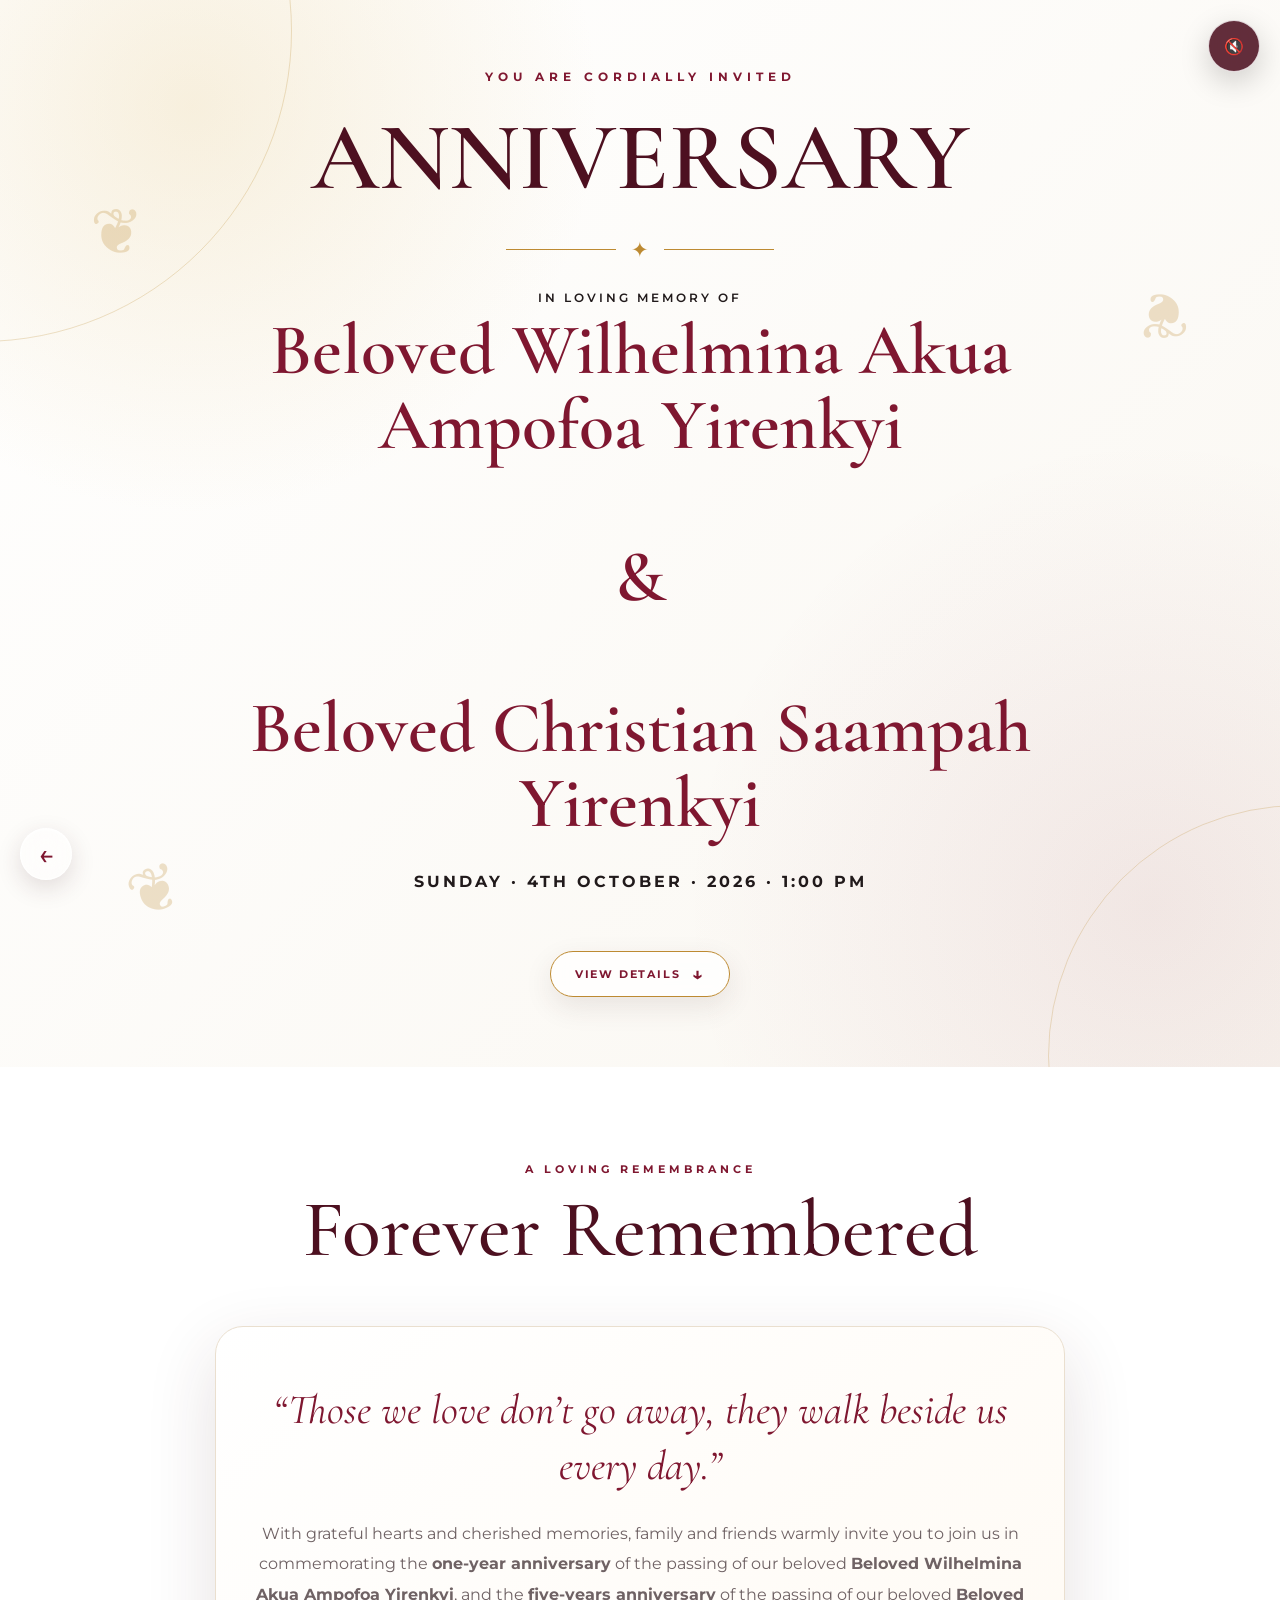
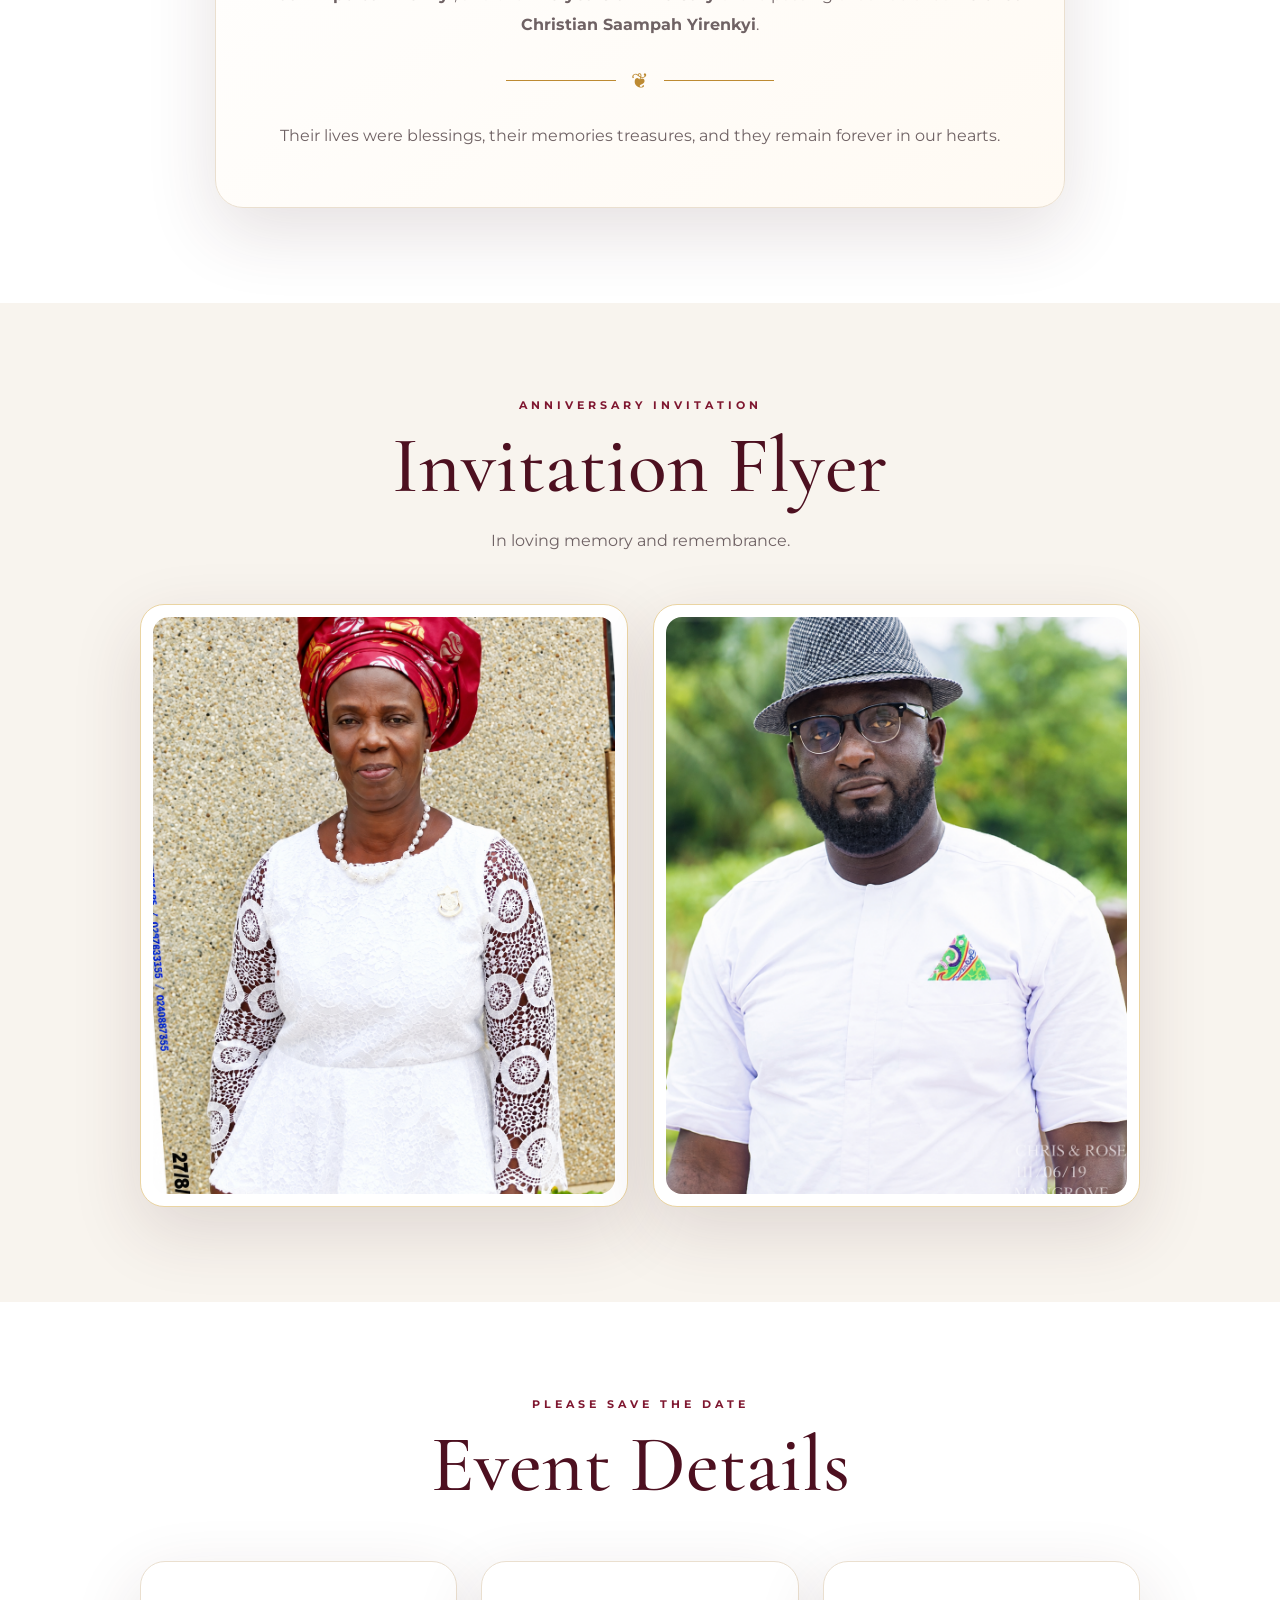
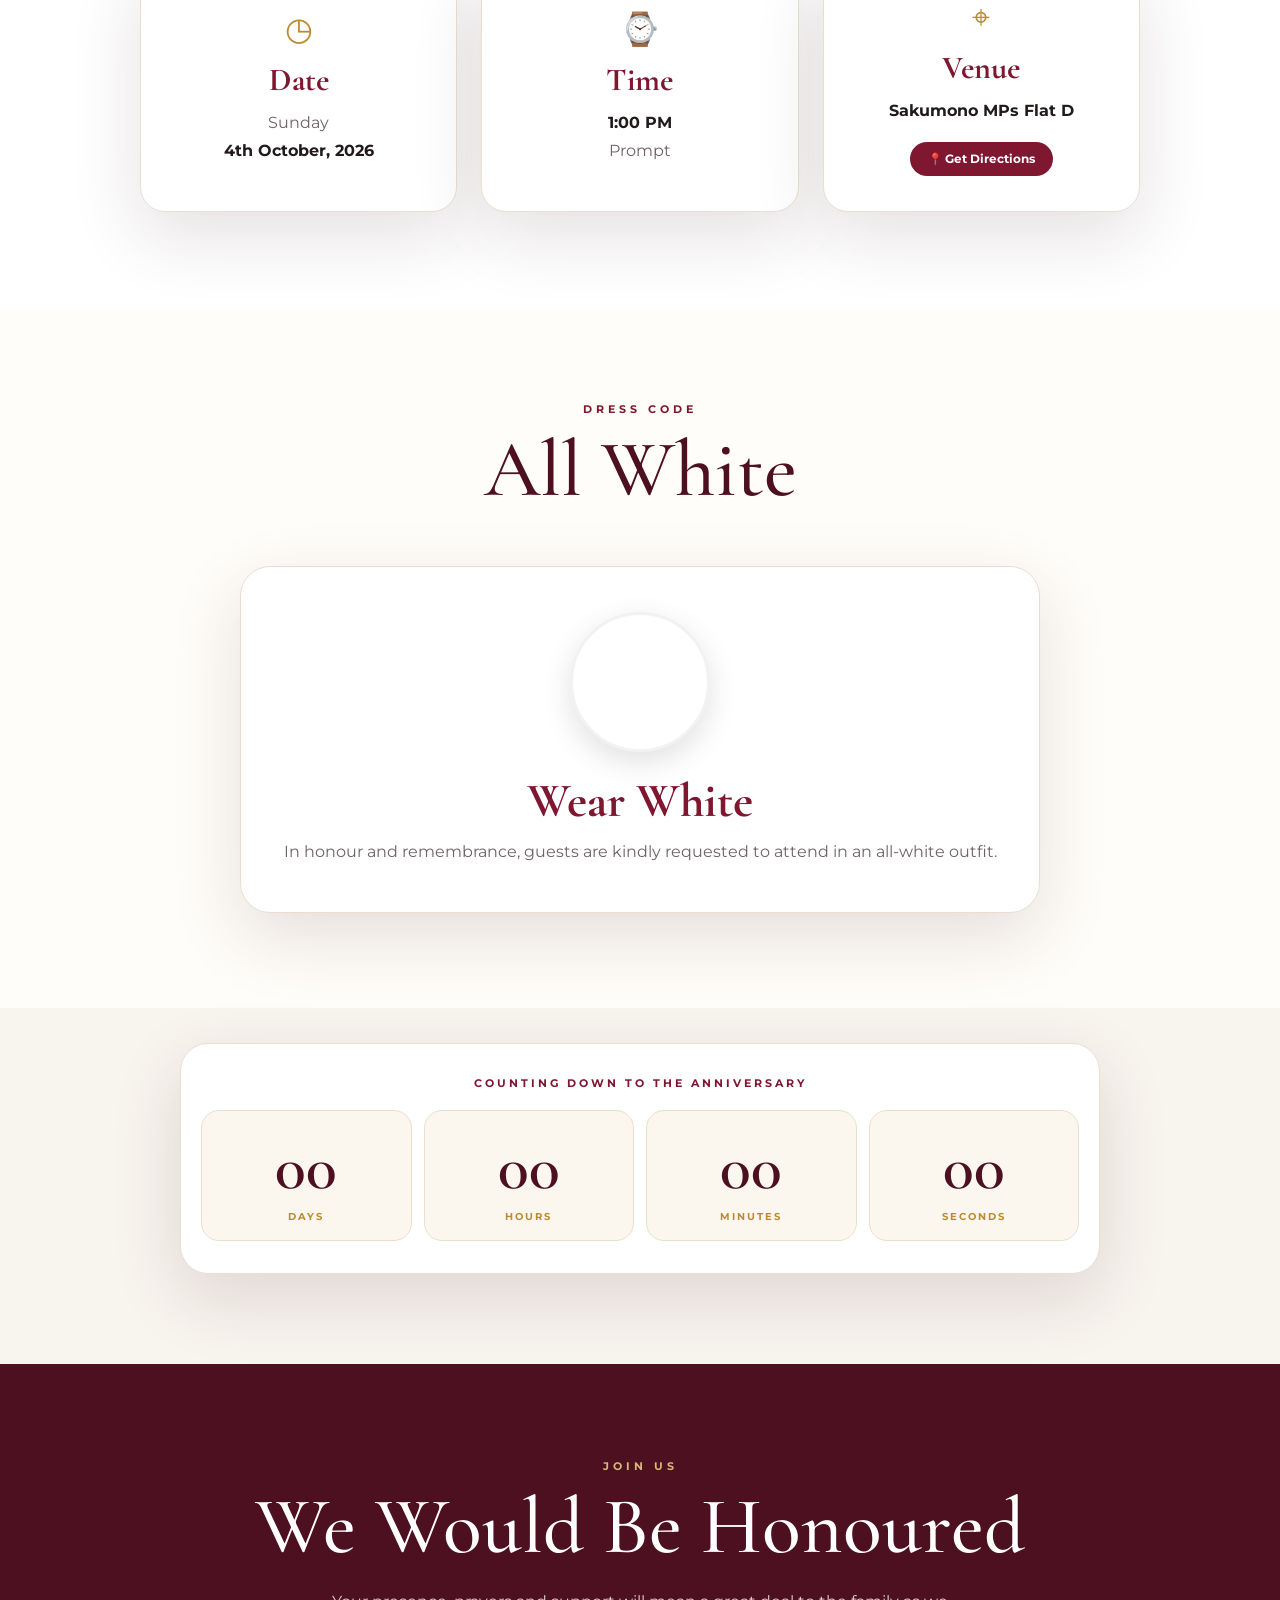
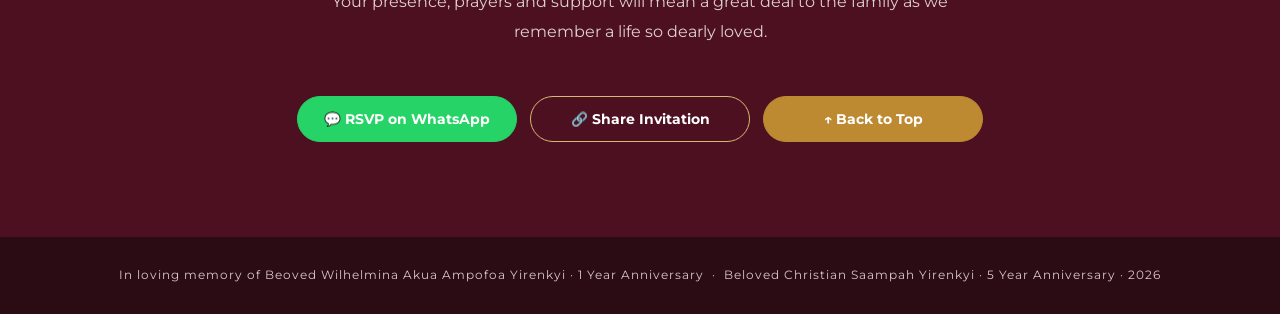
==== invitation.html @ ad180a6f "Update invitation.html" ====
<!DOCTYPE html>
<html lang="en">
<head>
<meta charset="UTF-8">
<meta name="viewport" content="width=device-width, initial-scale=1.0">

<meta name="theme-color" content="#8b1732">
<meta name="description"
content="Memorial Anniversary Invitation in loving memory of Late Wilhelmina Akua Ampofoa Yirenkyi and Late Christian Saampah Yirenkyi.">

<title>Memorial Anniversary | Wilhelmina & Christian Yirenkyi</title>

<link rel="preconnect" href="https://fonts.googleapis.com">
<link rel="preconnect" href="https://fonts.gstatic.com" crossorigin>

<link href="https://fonts.googleapis.com/css2?family=Cormorant+Garamond:wght@400;500;600;700&family=Montserrat:wght@400;500;600;700&display=swap" rel="stylesheet">

<style>

:root{
  --burgundy:#7f1730;
  --burgundy-dark:#4d1020;
  --gold:#bd8a32;
  --gold-light:#ead4a2;
  --ink:#211a1b;
  --muted:#6f6264;
  --cream:#fffdf9;
  --soft:#f8f4ee;
  --white:#fff;

  --shadow:0 24px 70px rgba(70,35,40,.14);
}

*{
  box-sizing:border-box;
  margin:0;
  padding:0;
}

html{
  scroll-behavior:smooth;
}

body{
  font-family:"Montserrat",sans-serif;
  color:var(--ink);
  background:var(--cream);
  overflow-x:hidden;
}

a{
  text-decoration:none;
  color:inherit;
}

button{
  font:inherit;
  cursor:pointer;
}


/* =========================
   MUSIC BUTTON
========================= */

.music-btn{
  position:fixed;
  right:20px;
  top:20px;
  z-index:1000;

  width:52px;
  height:52px;

  border-radius:50%;
  border:1px solid rgba(255,255,255,.8);

  background:rgba(77,16,32,.88);
  color:#fff;

  box-shadow:0 10px 30px rgba(0,0,0,.18);

  backdrop-filter:blur(10px);
  -webkit-backdrop-filter:blur(10px);

  transition:.3s;
}

.music-btn:hover{
  transform:scale(1.08);
}

.music-btn.playing{
  animation:musicPulse 1.8s infinite;
}

@keyframes musicPulse{
  0%,100%{
    box-shadow:0 10px 30px rgba(0,0,0,.18);
  }

  50%{
    box-shadow:0 10px 35px rgba(189,138,50,.55);
  }
}


/* =========================
   BACK BUTTON
========================= */

.back-btn{
  position:fixed;
  left:20px;
  bottom:20px;
  z-index:1000;

  width:52px;
  height:52px;

  border-radius:50%;

  display:flex;
  align-items:center;
  justify-content:center;

  color:var(--burgundy);

  background:rgba(255,255,255,.35);

  border:1px solid rgba(255,255,255,.8);

  backdrop-filter:blur(14px);
  -webkit-backdrop-filter:blur(14px);

  box-shadow:
    0 8px 25px rgba(70,35,40,.15),
    inset 0 1px 2px rgba(255,255,255,.8);

  font-size:1.7rem;
  font-weight:500;

  transition:.3s ease;
}

.back-btn:hover{
  transform:translateX(-4px) scale(1.08);

  background:rgba(255,255,255,.65);

  box-shadow:
    0 12px 30px rgba(70,35,40,.20),
    inset 0 1px 2px rgba(255,255,255,.9);
}

.back-btn:active{
  transform:scale(.92);
}


/* =========================
   HERO
========================= */

.hero{
  min-height:100vh;

  position:relative;

  display:grid;
  place-items:center;

  overflow:hidden;

  text-align:center;

  background:
    radial-gradient(
      circle at 15% 10%,
      rgba(234,212,162,.35),
      transparent 28%
    ),
    radial-gradient(
      circle at 90% 85%,
      rgba(127,23,48,.08),
      transparent 32%
    ),
    linear-gradient(135deg,#fff,#faf7f1);
}

.hero:before,
.hero:after{
  content:"";

  position:absolute;

  border:1px solid rgba(189,138,50,.25);

  border-radius:50%;
}

.hero:before{
  width:620px;
  height:620px;

  left:-330px;
  top:-280px;
}

.hero:after{
  width:500px;
  height:500px;

  right:-270px;
  bottom:-240px;
}


/* =========================
   ORNAMENTS
========================= */

.ornament{
  position:absolute;

  color:var(--gold);

  font-size:4rem;

  opacity:.25;
}

.o1{
  left:7%;
  top:18%;
}

.o2{
  right:7%;
  top:26%;

  transform:rotate(180deg);
}

.o3{
  left:10%;
  bottom:13%;

  transform:rotate(-20deg);
}


/* =========================
   HERO CONTENT
========================= */

.hero-inner{
  width:min(1000px,92%);

  position:relative;
  z-index:2;

  padding:70px 20px;
}

.eyebrow{
  letter-spacing:5px;

  font-size:.72rem;

  font-weight:700;

  color:var(--burgundy);

  margin-bottom:24px;
}

.hero h2{
  font-family:"Cormorant Garamond",serif;

  font-size:clamp(3rem,8vw,6rem);

  color:var(--burgundy-dark);

  font-weight:600;

  line-height:1.05;
}

.hero .memory{
  margin:28px auto 8px;

  letter-spacing:3px;

  font-size:.78rem;

  font-weight:600;
}

.hero .name{
  font-family:"Cormorant Garamond",serif;

  font-size:clamp(2.2rem,6vw,4.5rem);

  color:var(--burgundy);

  font-weight:600;

  line-height:1.05;
}

.hero-date{
  margin-top:30px;

  font-weight:700;

  letter-spacing:3px;

  color:var(--ink);
}


/* =========================
   DIVIDER
========================= */

.divider{
  display:flex;

  align-items:center;

  gap:15px;

  justify-content:center;

  margin:28px auto;
}

.divider:before,
.divider:after{
  content:"";

  height:1px;

  width:110px;

  background:var(--gold);
}

.divider span{
  color:var(--gold);

  font-size:1.3rem;
}


/* =========================
   DETAILS BUTTON
========================= */

.details-btn-wrap{
  margin-top:30px;

  display:flex;

  justify-content:center;
}

.details-btn{
  display:inline-flex;

  align-items:center;

  gap:12px;

  padding:13px 24px;

  border-radius:50px;

  border:1px solid var(--gold);

  background:rgba(255,255,255,.78);

  color:var(--burgundy);

  font-size:.68rem;

  font-weight:700;

  letter-spacing:1.8px;

  box-shadow:0 10px 28px rgba(70,35,40,.10);

  backdrop-filter:blur(8px);

  transition:.3s ease;
}

.details-btn:hover{
  transform:translateY(-4px);

  background:var(--burgundy);

  color:#fff;

  box-shadow:0 15px 35px rgba(127,23,48,.20);
}

.details-arrow{
  font-size:1.1rem;

  line-height:1;

  transition:transform .3s ease;
}

.details-btn:hover .details-arrow{
  transform:translateY(4px);
}


/* =========================
   GENERAL SECTIONS
========================= */

.section{
  padding:95px 20px;
}

.section-inner{
  width:min(1120px,100%);

  margin:auto;
}

.heading{
  text-align:center;

  margin-bottom:48px;
}

.heading .small{
  font-size:.68rem;

  letter-spacing:4px;

  font-weight:700;

  color:var(--burgundy);
}

.heading h2{
  font-family:"Cormorant Garamond",serif;

  font-size:clamp(2.8rem,7vw,5rem);

  color:var(--burgundy-dark);

  font-weight:500;

  margin-top:5px;
}

.heading p{
  max-width:700px;

  margin:12px auto 0;

  color:var(--muted);

  line-height:1.9;
}


/* =========================
   BUTTONS
========================= */

.btn{
  display:inline-flex;

  align-items:center;

  justify-content:center;

  gap:9px;

  padding:14px 25px;

  border-radius:50px;

  border:1px solid var(--gold);

  transition:.3s;

  font-weight:700;

  font-size:.85rem;
}

.btn:hover{
  transform:translateY(-4px);

  box-shadow:0 12px 28px rgba(127,23,48,.12);
}

.btn.primary{
  background:var(--burgundy);

  color:#fff;

  border-color:var(--burgundy);
}

.btn.gold{
  background:var(--gold);

  color:#fff;
}


/* =========================
   INTRO
========================= */

.intro{
  background:#fff;
}

.intro-card{
  max-width:850px;

  margin:auto;

  padding:55px 35px;

  text-align:center;

  border:1px solid #eadfcf;

  border-radius:28px;

  box-shadow:var(--shadow);

  background:linear-gradient(
    145deg,
    #fff,
    #fffaf3
  );
}

.intro-card .quote{
  font-family:"Cormorant Garamond",serif;

  font-size:clamp(1.7rem,4vw,2.6rem);

  font-style:italic;

  color:var(--burgundy);

  line-height:1.35;

  margin-bottom:25px;
}

.intro-card p{
  color:var(--muted);

  line-height:1.9;
}


/* =========================
   FLYER
========================= */

.flyer-section{
  background:var(--soft);
}

.flyer-grid{
  width:min(1000px,100%);

  margin:auto;

  display:grid;

  grid-template-columns:repeat(2,1fr);

  gap:25px;
}

.flyer-photo{
  background:#fff;

  padding:12px;

  border:1px solid var(--gold-light);

  border-radius:24px;

  box-shadow:var(--shadow);

  overflow:hidden;

  transition:.3s ease;
}

.flyer-photo:hover{
  transform:translateY(-6px);

  box-shadow:0 20px 50px rgba(70,35,40,.18);
}

.flyer-photo img{
  display:block;

  width:100%;

  aspect-ratio:4/5;

  object-fit:cover;

  border-radius:16px;
}


/* =========================
   EVENT DETAILS
========================= */

.details{
  background:#fff;

  text-align:center;
}

.details .section-inner{
  width:100%;

  max-width:1120px;

  margin:0 auto;

  padding:0 20px;
}

.details .heading{
  width:100%;

  text-align:center;

  margin:0 auto 48px;
}

.details-grid{
  width:100%;

  max-width:1000px;

  margin:0 auto;

  display:grid;

  grid-template-columns:repeat(
    3,
    minmax(0,1fr)
  );

  gap:24px;

  align-items:stretch;

  justify-content:center;
}

.details-grid .card{
  width:100%;

  min-width:0;

  min-height:220px;

  padding:35px 20px;

  display:flex;

  flex-direction:column;

  align-items:center;

  justify-content:center;

  text-align:center;

  background:#fff;

  border:1px solid #eadfcf;

  border-radius:25px;

  box-shadow:var(--shadow);

  transition:
    transform .3s ease,
    box-shadow .3s ease;
}

.details-grid .card:hover{
  transform:translateY(-6px);

  box-shadow:
    0 20px 50px
    rgba(70,35,40,.16);
}

.details-grid .card .icon{
  font-size:2rem;

  color:var(--gold);

  margin-bottom:12px;
}

.details-grid .card h3{
  font-family:"Cormorant Garamond",serif;

  font-size:2rem;

  color:var(--burgundy);

  margin-bottom:10px;
}

.details-grid .card p{
  color:var(--muted);

  line-height:1.7;

  text-align:center;

  margin:0;
}

.details-grid .card strong{
  color:var(--ink);
}


/* =========================
   MAP BUTTON
========================= */

.maps{
  display:inline-flex;

  align-items:center;

  justify-content:center;

  margin-top:18px;

  padding:10px 18px;

  border-radius:30px;

  background:var(--burgundy);

  color:#fff;

  font-size:.72rem;

  font-weight:700;

  transition:.3s ease;
}

.maps:hover{
  background:var(--gold);

  transform:translateY(-2px);
}


/* =========================
   DRESS CODE
========================= */

.dress{
  background:var(--cream);
}

.dress-card{
  width:min(800px,100%);

  margin:auto;

  text-align:center;

  padding:45px 25px;

  border-radius:30px;

  border:1px solid #eadfcf;

  box-shadow:var(--shadow);

  background:#fff;
}

.white-circle{
  width:140px;

  height:140px;

  margin:0 auto 20px;

  border-radius:50%;

  background:#fff;

  border:3px solid #f2f2f2;

  box-shadow:
    0 10px 30px
    rgba(0,0,0,.12);
}

.dress-card h3{
  font-family:"Cormorant Garamond",serif;

  font-size:3rem;

  color:var(--burgundy);
}

.dress-card p{
  color:var(--muted);

  line-height:1.8;

  margin-top:8px;
}


/* =========================
   COUNTDOWN
========================= */

.countdown-section{
  padding:35px 20px 90px;

  background:var(--soft);
}

.countdown{
  width:min(920px,100%);

  margin:auto;

  padding:32px 20px;

  background:#fff;

  border:1px solid #eadfcf;

  border-radius:28px;

  box-shadow:var(--shadow);

  text-align:center;
}

.count-label{
  font-size:.68rem;

  letter-spacing:3px;

  font-weight:700;

  color:var(--burgundy);

  margin-bottom:20px;
}

.count-grid{
  display:grid;

  grid-template-columns:
    repeat(4,1fr);

  gap:12px;
}

.count-box{
  background:#fbf7ef;

  border:1px solid #eadfcf;

  border-radius:18px;

  padding:18px 8px;
}

.count-num{
  font-family:"Cormorant Garamond",serif;

  font-size:clamp(
    2.3rem,
    7vw,
    4rem
  );

  font-weight:600;

  color:var(--burgundy-dark);
}

.count-unit{
  display:block;

  color:var(--gold);

  font-size:.6rem;

  font-weight:700;

  letter-spacing:2px;

  margin-top:5px;
}


/* =========================
   ACTIONS
========================= */

.actions{
  background:var(--burgundy-dark);

  color:#fff;

  text-align:center;
}

.actions .heading h2{
  color:#fff;
}

.actions .heading p{
  color:#dfd0d2;
}

.actions .heading .small{
  color:#d8b873;
}

.action-row{
  display:flex;

  flex-wrap:wrap;

  justify-content:center;

  gap:13px;
}

.action-row .btn{
  min-width:220px;
}

.whatsapp{
  background:#25D366;

  border-color:#25D366;

  color:#fff;
}

.share{
  background:transparent;

  color:#fff;

  border-color:#d8b873;
}


/* =========================
   FOOTER
========================= */

footer{
  padding:28px 20px;

  text-align:center;

  background:#2b0b14;

  color:#d8c8ca;

  font-size:.72rem;

  letter-spacing:1px;

  line-height:1.8;
}


/* =========================
   SCROLL REVEAL
========================= */

.reveal{
  opacity:0;

  transform:translateY(30px);

  transition:
    opacity .8s ease,
    transform .8s ease;
}

.reveal.visible{
  opacity:1;

  transform:none;
}


/* =========================
   TABLET
========================= */

@media(
  min-width:701px
) and (
  max-width:1024px
){

  .details .section-inner{
    max-width:900px;

    padding:0 30px;
  }

  .details-grid{
    max-width:760px;

    grid-template-columns:
      repeat(2,minmax(0,1fr));

    gap:20px;
  }

  .details-grid .card{
    min-height:210px;

    padding:30px 18px;
  }

  .details-grid .card:nth-child(3){
    grid-column:1 / -1;

    width:calc(50% - 10px);

    justify-self:center;
  }

}


/* =========================
   MOBILE
========================= */

@media(max-width:700px){

  .hero-inner{
    padding:65px 12px;
  }

  .hero-date{
    font-size:.75rem;

    line-height:1.8;

    letter-spacing:2px;
  }

  .ornament{
    font-size:3rem;
  }

  .flyer-grid{
    grid-template-columns:1fr;

    gap:20px;
  }

  .details{
    padding-left:15px;
    padding-right:15px;
  }

  .details .section-inner{
    padding:0;
  }

  .details-grid{
    width:100%;

    max-width:430px;

    margin-left:auto;
    margin-right:auto;

    grid-template-columns:1fr;

    gap:18px;
  }

  .details-grid .card{
    width:100%;

    min-height:190px;

    padding:30px 20px;
  }

  .details-grid .card:nth-child(3){
    grid-column:auto;

    width:100%;
  }

  .details-grid .card h3{
    font-size:1.9rem;
  }

  .section{
    padding:75px 15px;
  }

  .intro-card{
    padding:40px 22px;
  }

  .count-grid{
    gap:7px;
  }

  .count-box{
    padding:15px 4px;
  }

  .count-unit{
    font-size:.5rem;

    letter-spacing:1px;
  }

  .action-row{
    flex-direction:column;

    align-items:center;
  }

  .action-row .btn{
    width:min(100%,360px);
  }

  .back-btn{
    width:46px;

    height:46px;

    left:15px;

    bottom:15px;

    font-size:1.5rem;
  }

  .music-btn{
    width:46px;

    height:46px;

    right:15px;

    top:15px;
  }

}


/* =========================
   REDUCED MOTION
========================= */

@media(prefers-reduced-motion:reduce){

  html{
    scroll-behavior:auto;
  }

  *,
  *::before,
  *::after{
    animation:none!important;

    transition:none!important;
  }

}

</style>
</head>


<body>


<!-- =========================
     BACK BUTTON
========================= -->

<a
  href="index.html"
  class="back-btn"
  aria-label="Go back"
>
  <span>←</span>
</a>


<!-- =========================
     MUSIC
========================= -->

<button
  class="music-btn"
  id="musicBtn"
  type="button"
  aria-label="Play or pause memorial music"
>
  🔇
</button>

<audio
  id="memorialMusic"
  src="memorial-music.mp3"
  loop
  preload="auto"
></audio>


<!-- =========================
     HERO
========================= -->

<header class="hero" id="home">

  <div class="ornament o1">❦</div>
  <div class="ornament o2">❦</div>
  <div class="ornament o3">❦</div>


  <div class="hero-inner">

    <div class="eyebrow">
      YOU ARE CORDIALLY INVITED
    </div>


    <h2>
      ANNIVERSARY
    </h2>


    <div class="divider">
      <span>✦</span>
    </div>


    <div class="memory">
      IN LOVING MEMORY OF
    </div>


    <div class="name">

      Beloved Wilhelmina Akua<br>
      Ampofoa Yirenkyi

      <br><br>

      &amp;

      <br><br>

      Beloved Christian Saampah<br>
      Yirenkyi

    </div>


    <div class="hero-date">
      SUNDAY · 4TH OCTOBER · 2026 · 1:00 PM
    </div>


    <div class="details-btn-wrap">

     <div class="details-btn-wrap">

  <a
    class="details-btn"
    id="viewDetailsBtn"
    href="#intro"
  >

    <span>
      VIEW DETAILS
    </span>

    <span class="details-arrow">
      ↓
    </span>

  </a>

</div>
  </div>

</header>


<!-- =========================
     INTRODUCTION
========================= -->

<section
  class="section intro reveal"
  id="intro"
>

  <div class="section-inner">

    <div class="heading">

      <div class="small">
        A LOVING REMEMBRANCE
      </div>

      <h2>
        Forever Remembered
      </h2>

    </div>


    <div class="intro-card">

      <div class="quote">
        “Those we love don’t go away, they walk beside us every day.”
      </div>


      <p>

        With grateful hearts and cherished memories, family and friends warmly invite you
        to join us in commemorating the
        <strong>one-year anniversary</strong>
        of the passing of our beloved
        <strong>Beloved Wilhelmina Akua Ampofoa Yirenkyi</strong>,
        and the
        <strong>five-years anniversary</strong>
        of the passing of our beloved
        <strong>Beloved Christian Saampah Yirenkyi</strong>.

      </p>


      <div class="divider">
        <span>❦</span>
      </div>


      <p>

        Their lives were blessings, their memories treasures,
        and they remain forever in our hearts.

      </p>

    </div>

  </div>

</section>


<!-- =========================
     FLYER
========================= -->

<section
  class="section flyer-section reveal"
  id="flyer"
>

  <div class="section-inner">

    <div class="heading">

      <div class="small">
        ANNIVERSARY INVITATION
      </div>

      <h2>
        Invitation Flyer
      </h2>

      <p>
        In loving memory and remembrance.
      </p>

    </div>


    <div class="flyer-grid">


      <div class="flyer-photo">

        <img
          src="memorial-flyer.png"
          alt="Wilhelmina Akua Ampofoa Yirenkyi Memorial Flyer"
        >

      </div>


      <div class="flyer-photo">

        <img
          src="memorial-photo-2.png"
          alt="Memorial Anniversary Photo"
        >

      </div>


    </div>

  </div>

</section>


<!-- =========================
     EVENT DETAILS
========================= -->

<section
  class="section details reveal"
  id="details"
>

  <div class="section-inner">


    <div class="heading">

      <div class="small">
        PLEASE SAVE THE DATE
      </div>

      <h2>
        Event Details
      </h2>

    </div>


    <div class="details-grid">


      <!-- DATE -->

      <div class="card">

        <div class="icon">
          ◷
        </div>

        <h3>
          Date
        </h3>

        <p>

          Sunday<br>

          <strong>
            4th October, 2026
          </strong>

        </p>

      </div>


      <!-- TIME -->

      <div class="card">

        <div class="icon">
          ⌚
        </div>

        <h3>
          Time
        </h3>

        <p>

          <strong>
            1:00 PM
          </strong>

          <br>

          Prompt

        </p>

      </div>


      <!-- VENUE -->

      <div class="card">

        <div class="icon">
          ⌖
        </div>

        <h3>
          Venue
        </h3>

        <p>

          <strong>
            Sakumono MPs Flat D
          </strong>

        </p>


        <a
          class="maps"
          href="https://maps.app.goo.gl/aTCodpXqdXtS6ca56?g_st=it"
          target="_blank"
          rel="noopener noreferrer"
        >
          📍 Get Directions
        </a>

      </div>


    </div>

  </div>

</section>


<!-- =========================
     DRESS CODE
========================= -->

<section
  class="section dress reveal"
>

  <div class="section-inner">


    <div class="heading">

      <div class="small">
        DRESS CODE
      </div>

      <h2>
        All White
      </h2>

    </div>


    <div class="dress-card">

      <div class="white-circle"></div>

      <h3>
        Wear White
      </h3>

      <p>
        In honour and remembrance, guests are kindly requested
        to attend in an all-white outfit.
      </p>

    </div>

  </div>

</section>


<!-- =========================
     COUNTDOWN
========================= -->

<section
  class="countdown-section reveal"
>

  <div class="countdown">

    <div class="count-label">
      COUNTING DOWN TO THE ANNIVERSARY
    </div>


    <div
      class="count-grid"
      id="countGrid"
    >

      <div class="count-box">

        <span
          class="count-num"
          id="days"
        >
          00
        </span>

        <span class="count-unit">
          DAYS
        </span>

      </div>


      <div class="count-box">

        <span
          class="count-num"
          id="hours"
        >
          00
        </span>

        <span class="count-unit">
          HOURS
        </span>

      </div>


      <div class="count-box">

        <span
          class="count-num"
          id="minutes"
        >
          00
        </span>

        <span class="count-unit">
          MINUTES
        </span>

      </div>


      <div class="count-box">

        <span
          class="count-num"
          id="seconds"
        >
          00
        </span>

        <span class="count-unit">
          SECONDS
        </span>

      </div>

    </div>

  </div>

</section>


<!-- =========================
     ACTIONS
========================= -->

<section
  class="section actions reveal"
  id="rsvp"
>

  <div class="section-inner">


    <div class="heading">

      <div class="small">
        JOIN US
      </div>

      <h2>
        We Would Be Honoured
      </h2>

      <p>

        Your presence, prayers and support will mean a great deal
        to the family as we remember a life so dearly loved.

      </p>

    </div>


    <div class="action-row">


      <a
        class="btn whatsapp"
        id="whatsappBtn"
        href="https://wa.me/233200721999?text=Hello%20I%20%26%20Esther%2C%20I%20would%20like%20to%20RSVP%20for%20your%20Memorial%20Anniversary.%20Thank%20you."
        target="_blank"
        rel="noopener"
      >
        💬 RSVP on WhatsApp
      </a>


      <button
        class="btn share"
        id="shareBtn"
        type="button"
      >
        🔗 Share Invitation
      </button>


      <a
        class="btn gold"
        href="#home"
      >
        ↑ Back to Top
      </a>


    </div>

  </div>

</section>


<!-- =========================
     FOOTER
========================= -->

<footer>

  In loving memory of
  Beoved Wilhelmina Akua Ampofoa Yirenkyi
  · 1 Year Anniversary

  &nbsp;·&nbsp;

  Beloved Christian Saampah Yirenkyi
  · 5 Year Anniversary

  · 2026

</footer>


<script>

/* =====================================================
   MUSIC SYSTEM
===================================================== */

const music = document.getElementById("memorialMusic");
const musicBtn = document.getElementById("musicBtn");

let playing = false;
let wasPlayingBeforeHidden = false;
let positionRestored = false;


/* =====================================================
   UPDATE MUSIC BUTTON
===================================================== */

function updateMusicButton() {

  if (playing) {

    musicBtn.textContent = "🔊";

    musicBtn.classList.add("playing");

    musicBtn.setAttribute(
      "aria-label",
      "Pause memorial music"
    );

  } else {

    musicBtn.textContent = "🔇";

    musicBtn.classList.remove("playing");

    musicBtn.setAttribute(
      "aria-label",
      "Play memorial music"
    );

  }

}


/* =====================================================
   RESTORE SAVED MUSIC POSITION
===================================================== */

function restoreMusicPosition() {

  if (positionRestored) {
    return;
  }

  const savedTime =
    localStorage.getItem("memorialMusicTime");

  if (savedTime !== null) {

    const time = parseFloat(savedTime);

    if (!isNaN(time) && time >= 0) {

      try {

        music.currentTime = time;

      } catch (error) {

        console.log(
          "Could not restore music position:",
          error
        );

      }

    }

  }

  positionRestored = true;
}


/* =====================================================
   START MUSIC
===================================================== */

function startMusic() {

  restoreMusicPosition();

  music.play()
    .then(function () {

      playing = true;

      localStorage.setItem(
        "memorialMusicPlaying",
        "true"
      );

      updateMusicButton();

    })
    .catch(function (error) {

      console.log(
        "Browser blocked music playback:",
        error
      );

      playing = false;

      updateMusicButton();

    });

}
  /* =====================================================
   VIEW DETAILS - START MUSIC
===================================================== */

const viewDetailsBtn =
  document.getElementById("viewDetailsBtn");

viewDetailsBtn.addEventListener(
  "click",
  function () {

    startMusic();

  }
);


/* =====================================================
   PAUSE MUSIC
===================================================== */

function pauseMusic() {

  music.pause();

  playing = false;

  localStorage.setItem(
    "memorialMusicPlaying",
    "false"
  );

  localStorage.setItem(
    "memorialMusicTime",
    music.currentTime
  );

  updateMusicButton();

}


/* =====================================================
   MUSIC BUTTON
===================================================== */

musicBtn.addEventListener(
  "click",
  function (event) {

    event.stopPropagation();

    if (playing) {

      pauseMusic();

    } else {

      startMusic();

    }

  }
);




/* =====================================================
   AUDIO READY
===================================================== */

music.addEventListener(
  "loadedmetadata",
  function () {

    restoreMusicPosition();

  }
);


/* =====================================================
   SAVE CURRENT POSITION
===================================================== */

setInterval(
  function () {

    if (playing && !music.paused) {

      localStorage.setItem(
        "memorialMusicTime",
        music.currentTime
      );

    }

  },
  500
);


/* =====================================================
   TAB / PAGE VISIBILITY
===================================================== */

document.addEventListener(
  "visibilitychange",
  function () {

    if (document.hidden) {

      wasPlayingBeforeHidden =
        playing && !music.paused;

      if (wasPlayingBeforeHidden) {

        localStorage.setItem(
          "memorialMusicTime",
          music.currentTime
        );

        music.pause();

        playing = false;

        updateMusicButton();

      }

    } else {

      /*
       * Try to resume when the user returns.
       */

      if (wasPlayingBeforeHidden) {

        startMusic();

      }

    }

  }
);


/* =====================================================
   SAVE BEFORE LEAVING PAGE
===================================================== */

window.addEventListener(
  "beforeunload",
  function () {

    localStorage.setItem(
      "memorialMusicTime",
      music.currentTime
    );

    localStorage.setItem(
      "memorialMusicPlaying",
      playing
        ? "true"
        : "false"
    );

  }
);


/* =====================================================
   INITIALIZE
===================================================== */

updateMusicButton();

if (music.readyState >= 1) {

  restoreMusicPosition();

}

/* =====================================================
   COUNTDOWN
===================================================== */

const anniversaryDate =
  new Date(
    2026,
    9,
    4,
    13,
    0,
    0
  );


function updateCountdown(){

  const now =
    new Date();


  const difference =
    anniversaryDate - now;


  if(difference <= 0){

    document.getElementById(
      "days"
    ).textContent = "00";

    document.getElementById(
      "hours"
    ).textContent = "00";

    document.getElementById(
      "minutes"
    ).textContent = "00";

    document.getElementById(
      "seconds"
    ).textContent = "00";

    return;

  }


  const days =
    Math.floor(
      difference /
      (1000 * 60 * 60 * 24)
    );


  const hours =
    Math.floor(
      (difference /
      (1000 * 60 * 60)) % 24
    );


  const minutes =
    Math.floor(
      (difference /
      (1000 * 60)) % 60
    );


  const seconds =
    Math.floor(
      (difference /
      1000) % 60
    );


  document.getElementById(
    "days"
  ).textContent =
    String(days).padStart(2,"0");


  document.getElementById(
    "hours"
  ).textContent =
    String(hours).padStart(2,"0");


  document.getElementById(
    "minutes"
  ).textContent =
    String(minutes).padStart(2,"0");


  document.getElementById(
    "seconds"
  ).textContent =
    String(seconds).padStart(2,"0");

}


updateCountdown();

setInterval(
  updateCountdown,
  1000
);


/* =====================================================
   WHATSAPP RSVP
===================================================== */

const whatsappBtn =
  document.getElementById("whatsappBtn");

const whatsappMessage =
  "Hello, I would like to make RSVP for the Memorial Anniversary";

whatsappBtn.href =
  "https://wa.me/233200721999?text=" +
  encodeURIComponent(whatsappMessage);
const shareBtn = document.getElementById("shareBtn");

shareBtn.addEventListener("click", async function () {


const shareData = { 
  title: "Memorial Anniversary Invitation",
  
  text: `🕊️ *IN LOVING MEMORY* 🕊️ 
  
🌹 *You Are Cordially Invited* 🌹 

To commemorate the: 

🕯️ *1st Anniversary of* 
*Late Wilhelmina Akua Ampofoa Yirenkyi* 
&
🕯️ *5th Anniversary of* 
*Late Christian Saampah Yirenkyi* 

💐 _Forever loved, forever remembered._ ❤️ 

📍 *Details & Google Direction:*👇 
  https://dp786950.github.io/-Anniversary-Invitation/`, 

 }; 
  
 try { 
   if (navigator.share) { 
     await navigator.share(shareData);
   } else { 
     await navigator.clipboard.writeText(shareData.url); 
     alert("Invitation link copied!"); 
    } 
  } catch (error) { 
    console.log("Sharing cancelled.");
 } 

});

/* =====================================================
   SCROLL REVEAL
===================================================== */

const revealElements =
  document.querySelectorAll(
    ".reveal"
  );


const revealObserver =
  new IntersectionObserver(
    function(entries){

      entries.forEach(
        function(entry){

          if(
            entry.isIntersecting
          ){

            entry.target.classList.add(
              "visible"
            );

          }

        }
      );

    },
    {
      threshold:0.12
    }
  );


revealElements.forEach(
  function(element){

    revealObserver.observe(
      element
    );

  }
);

</script>

</body>
</html>
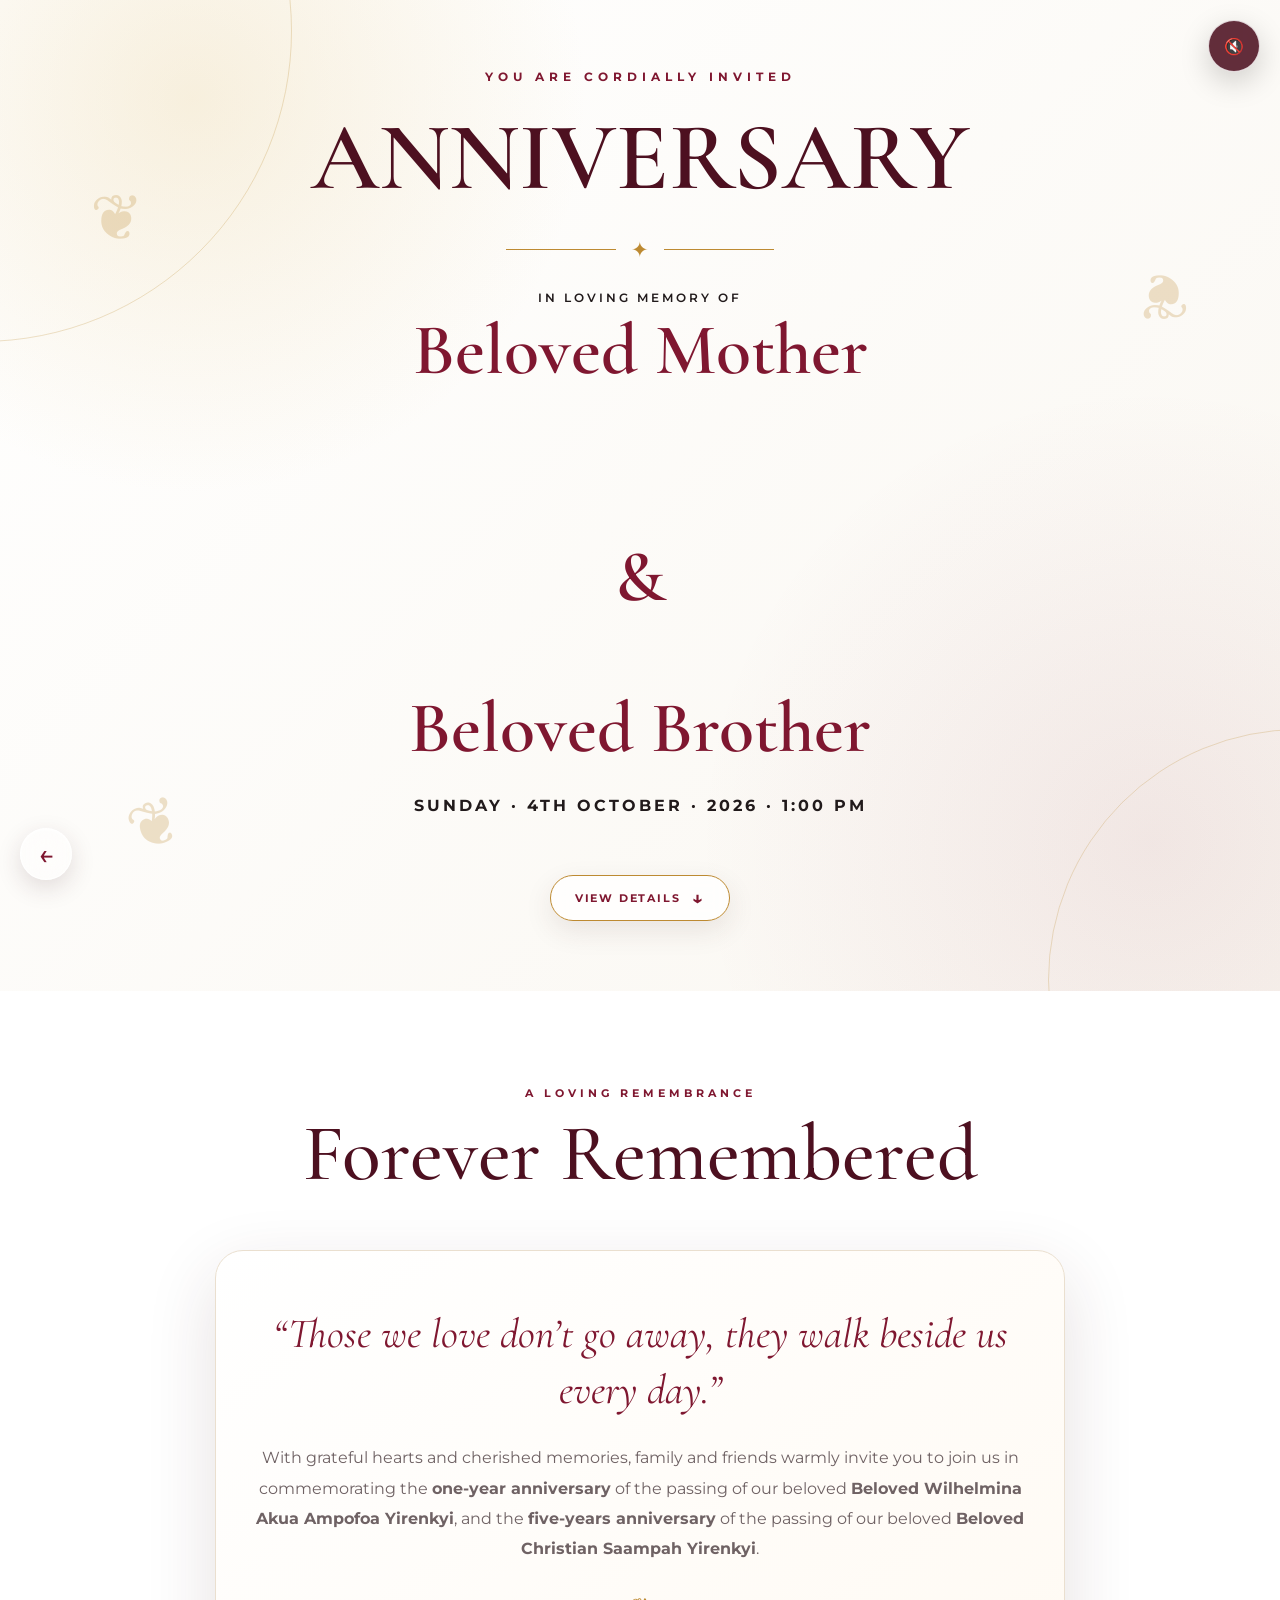
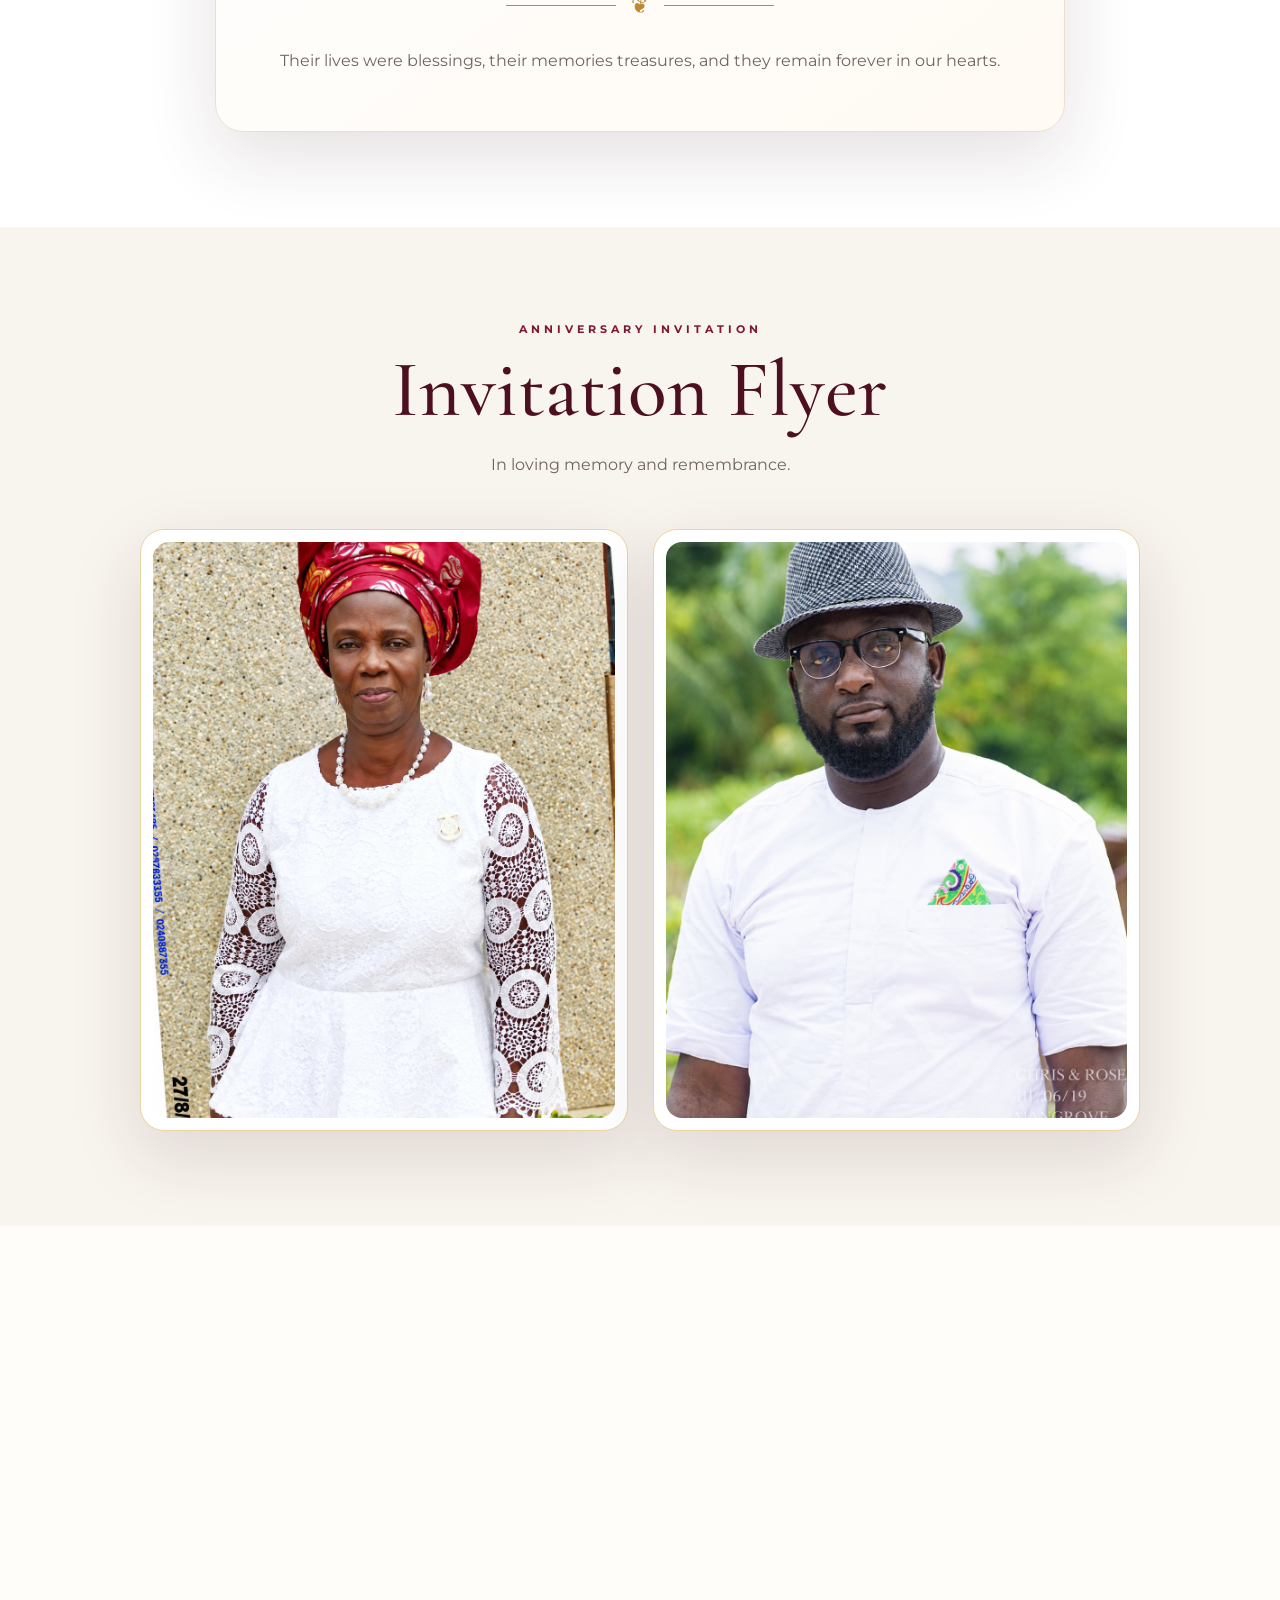
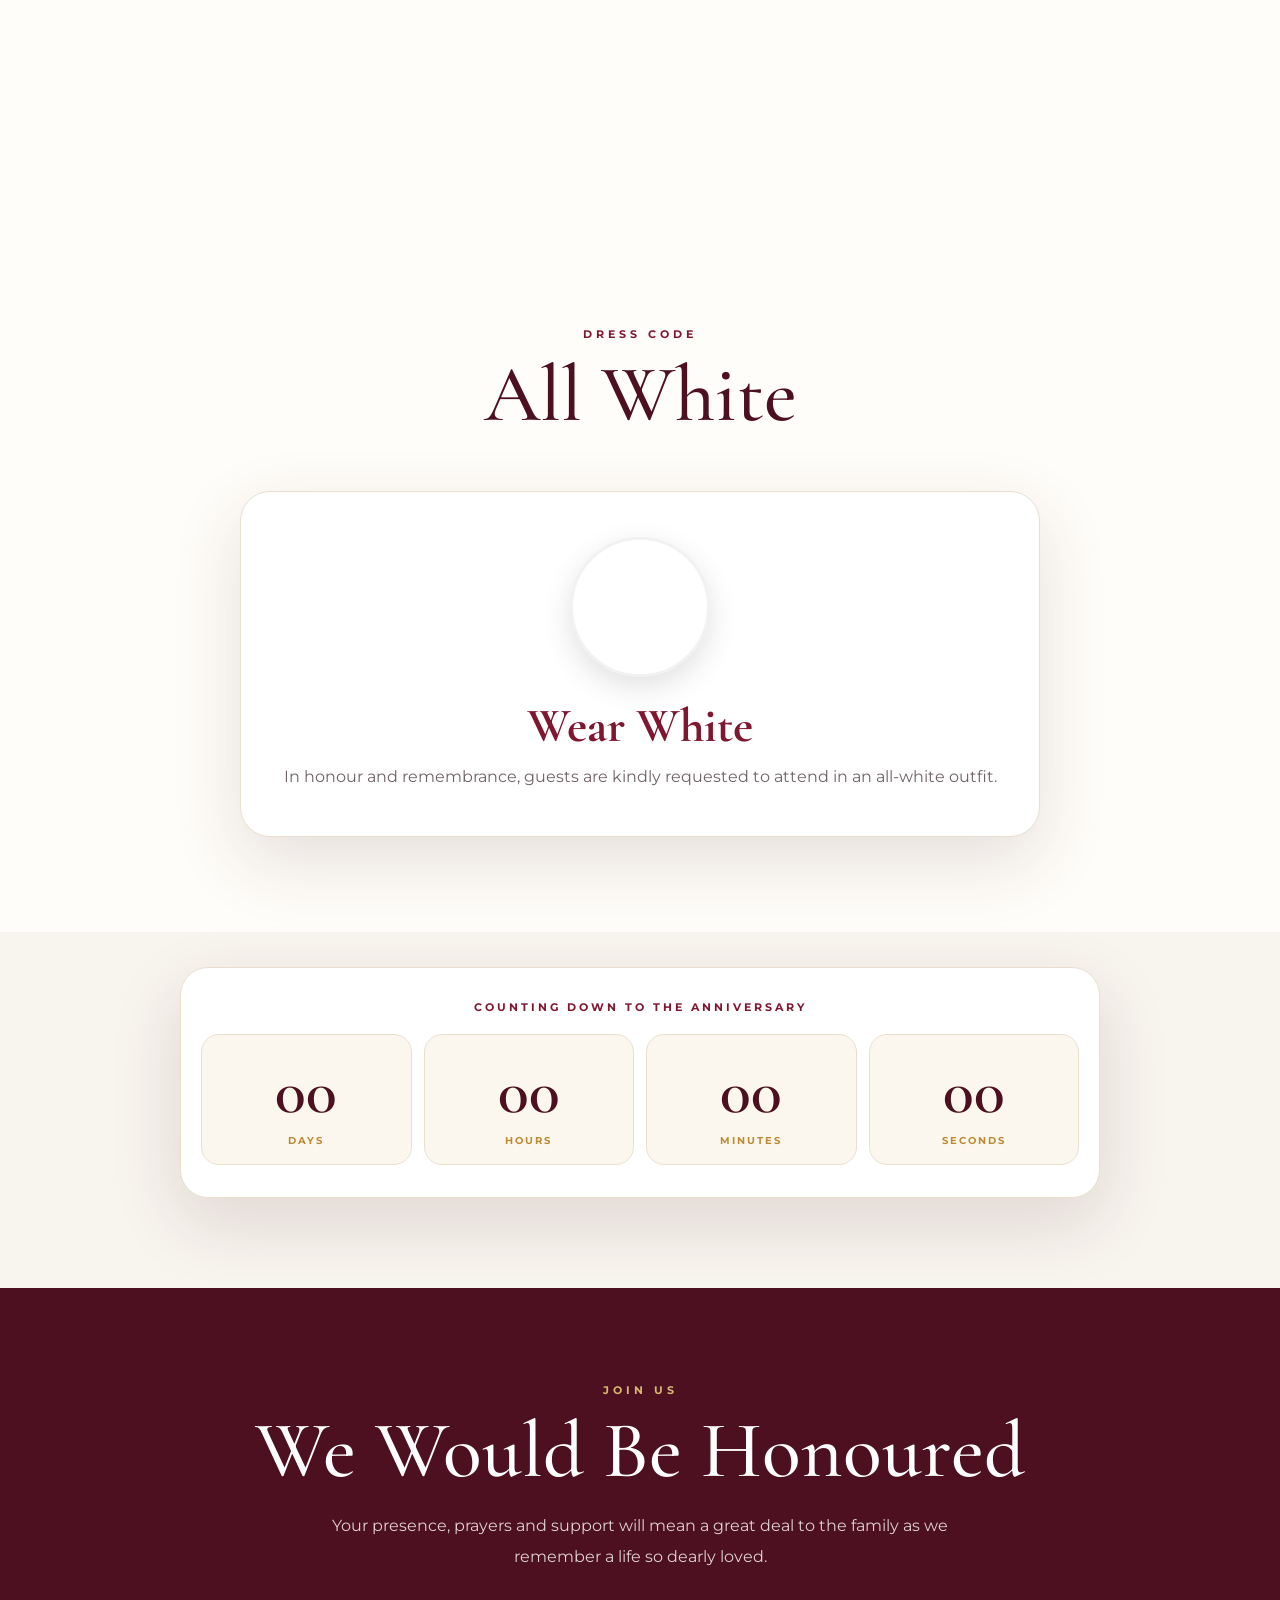
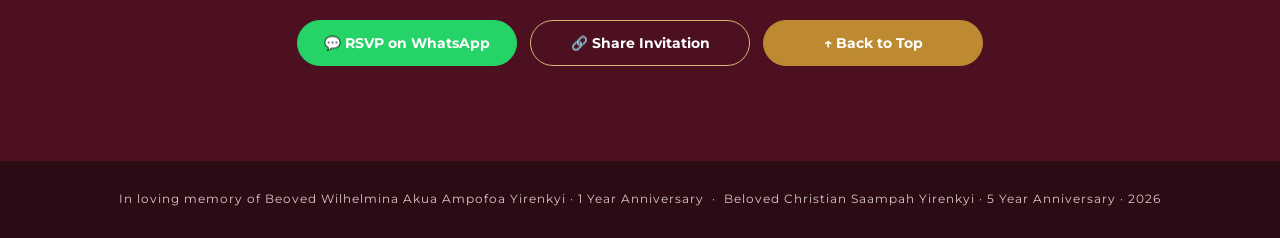
==== commit d5f63096: "Update invitation.html" ====
--- a/invitation.html
+++ b/invitation.html
@@ -1291,8 +1291,7 @@
 
     <div class="name">
 
-      Beloved Wilhelmina Akua<br>
-      Ampofoa Yirenkyi
+      Beloved Mother<br>
 
       <br><br>
 
@@ -1300,8 +1299,7 @@
 
       <br><br>
 
-      Beloved Christian Saampah<br>
-      Yirenkyi
+      Beloved Brother<br>
 
     </div>
 
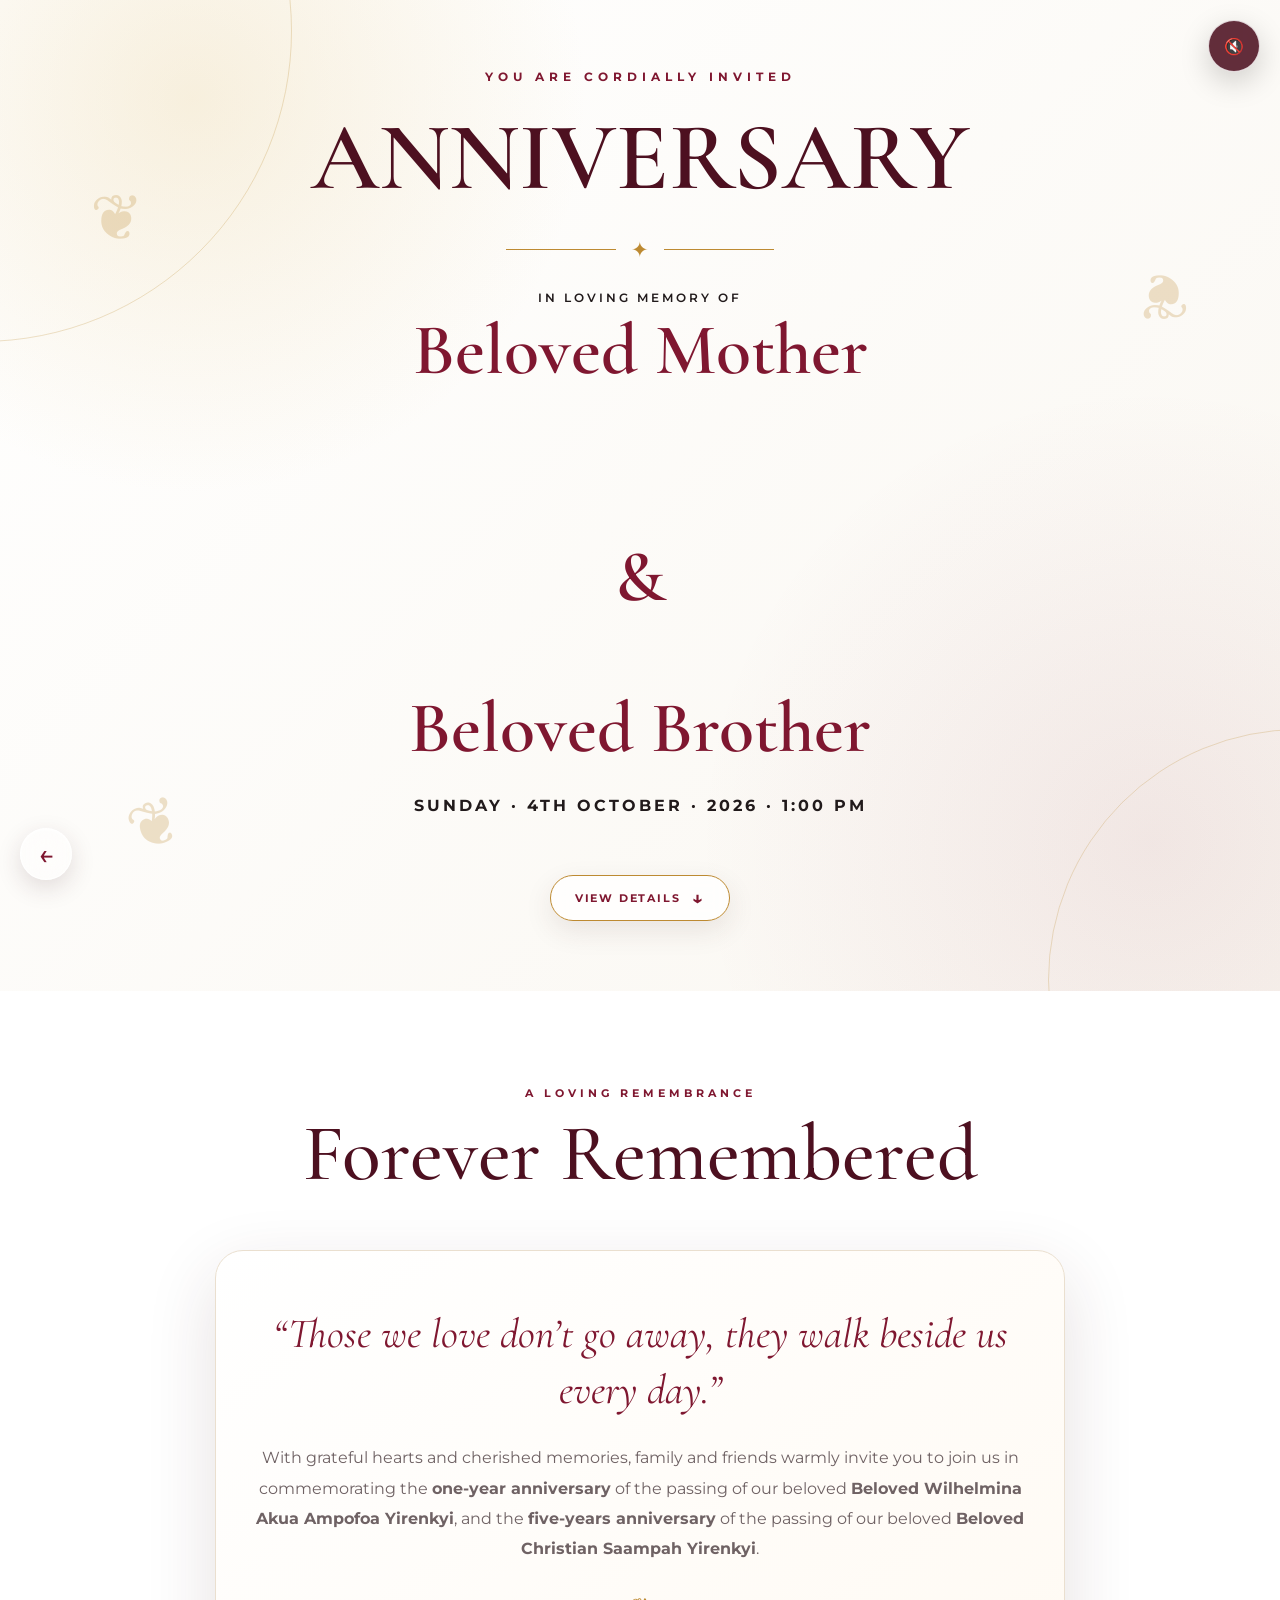
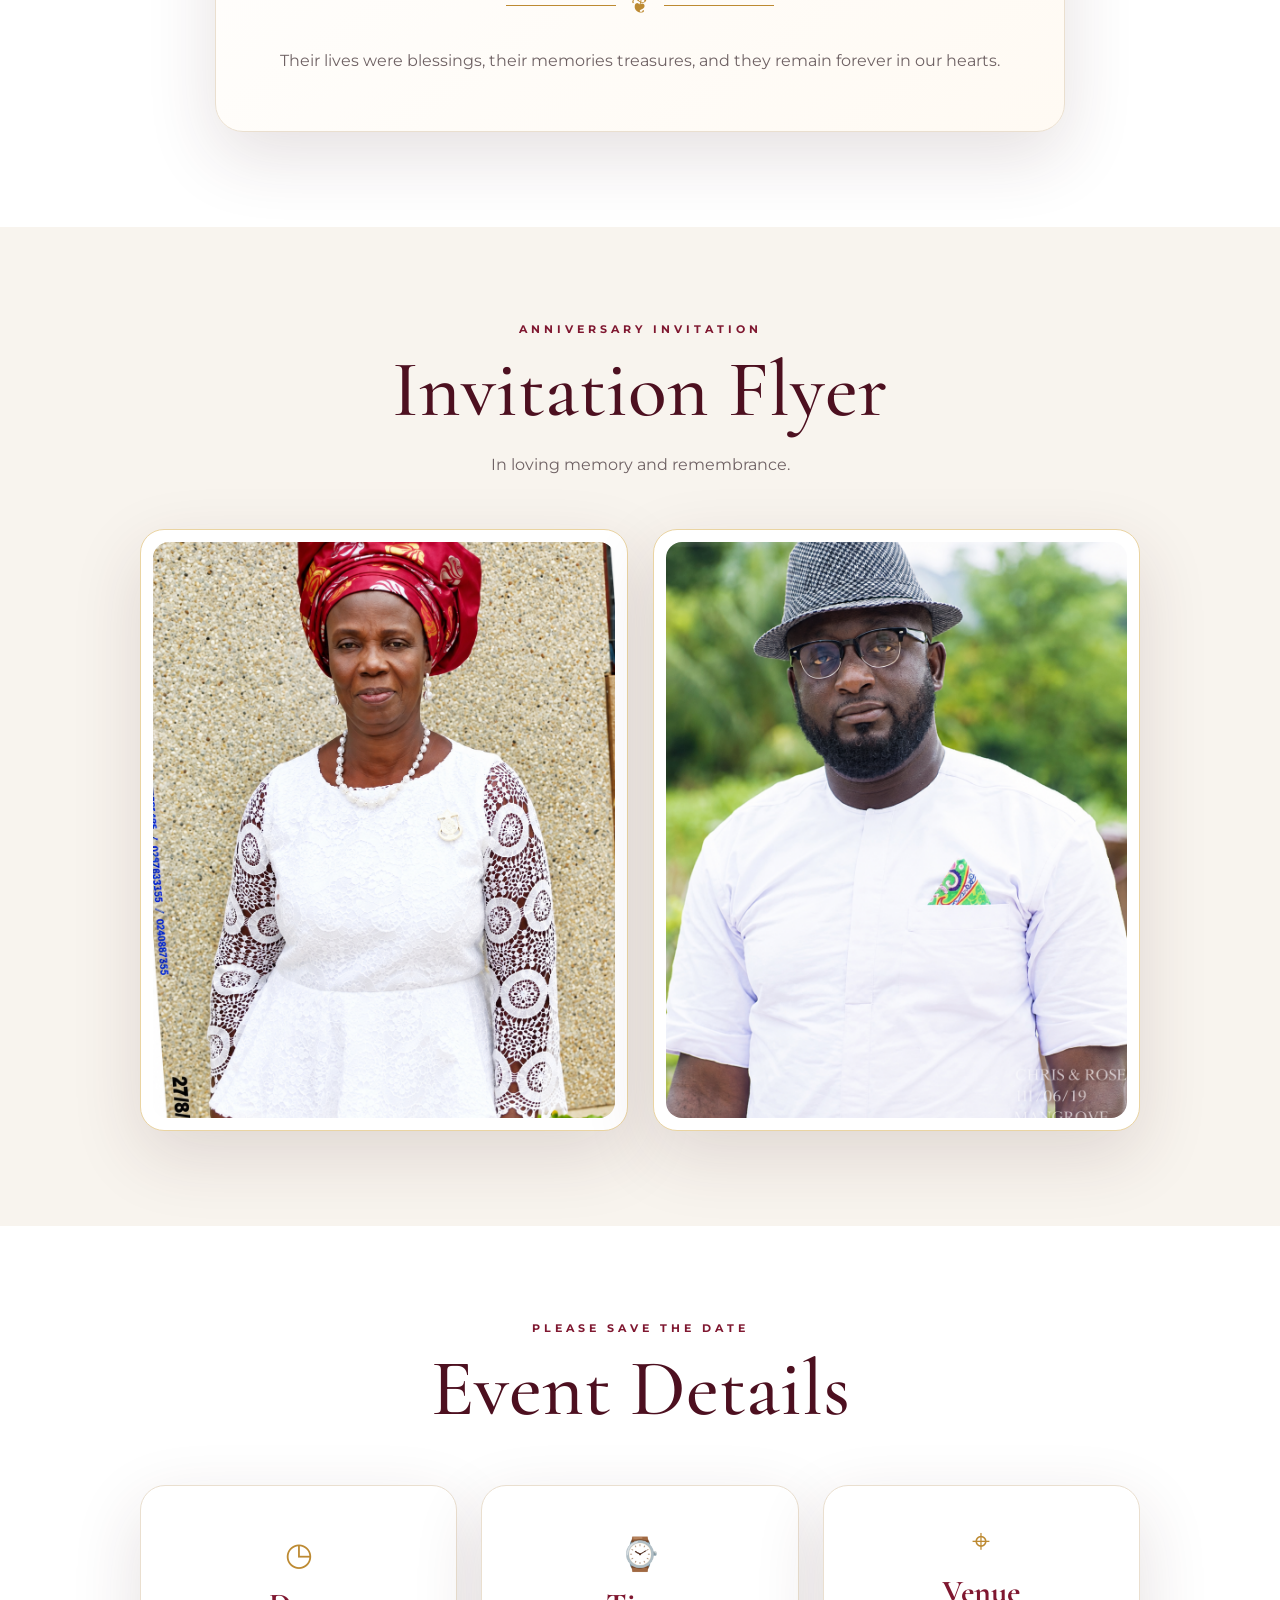
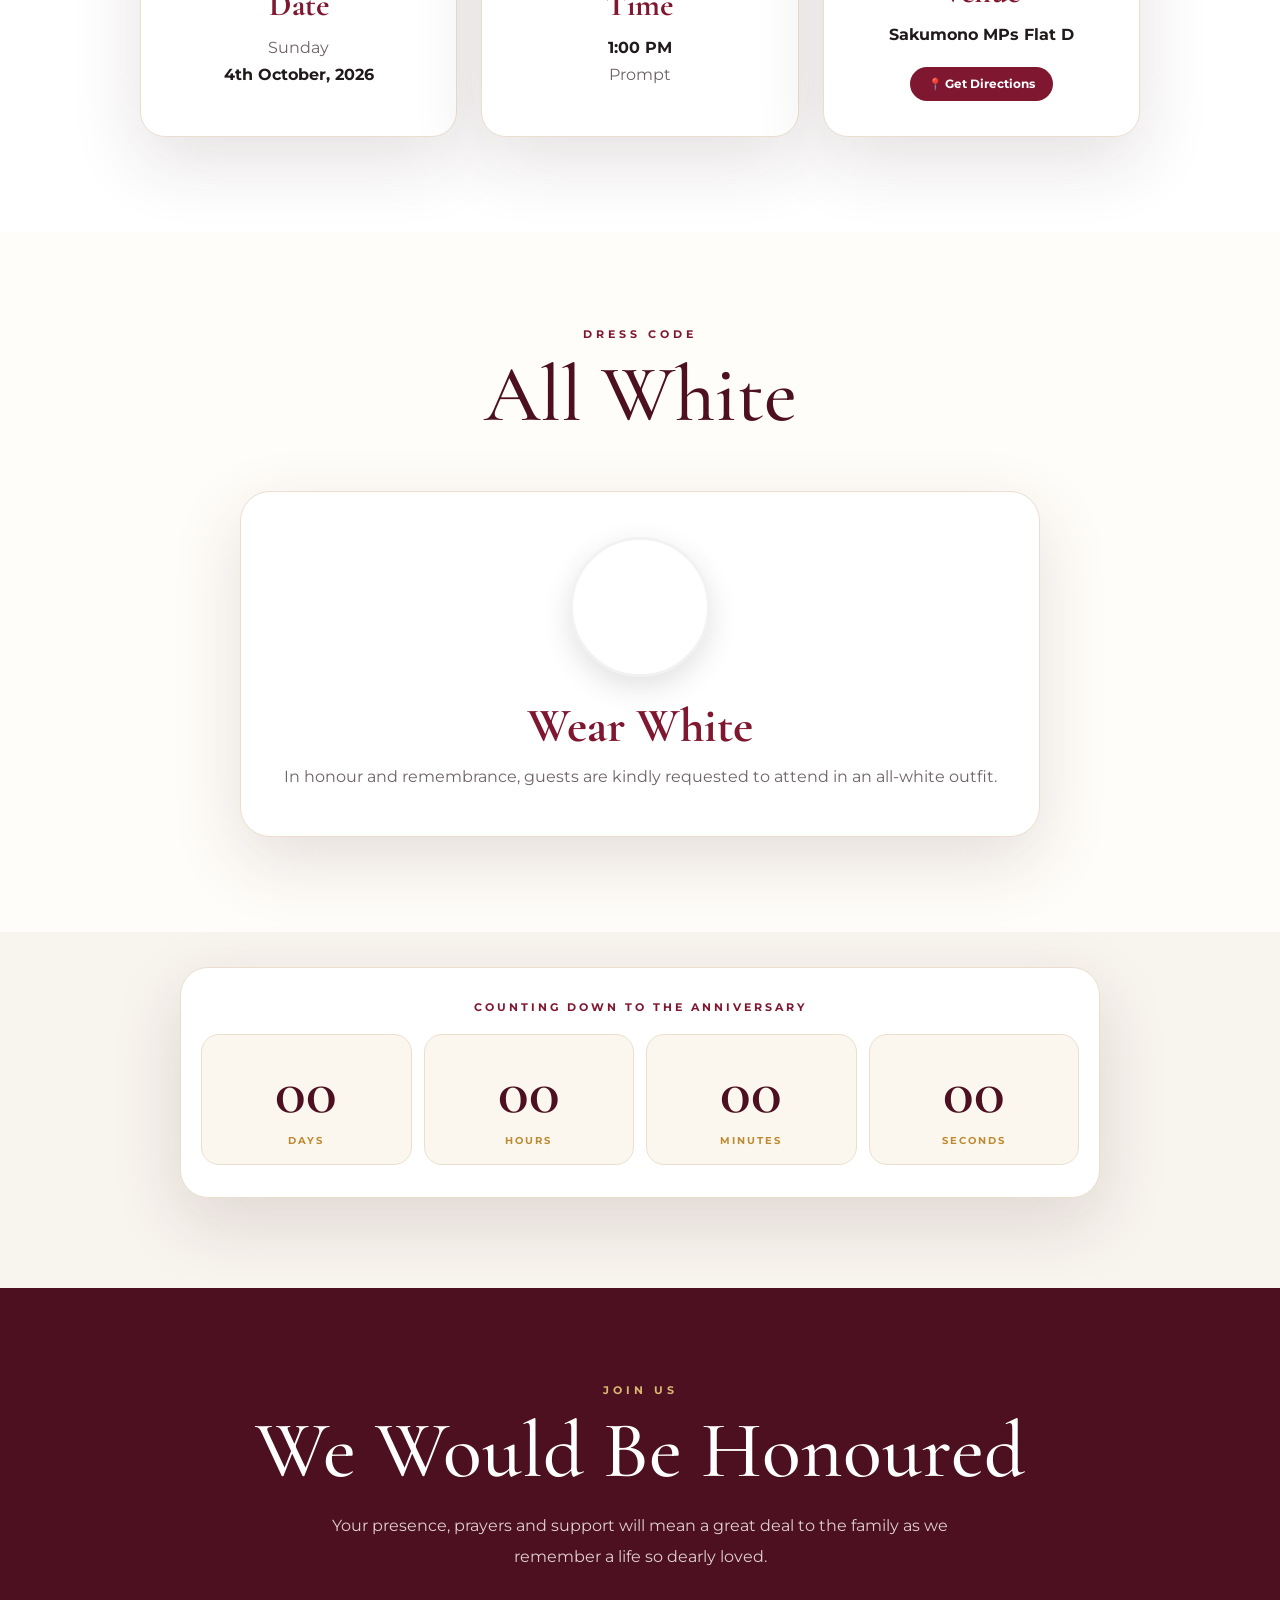
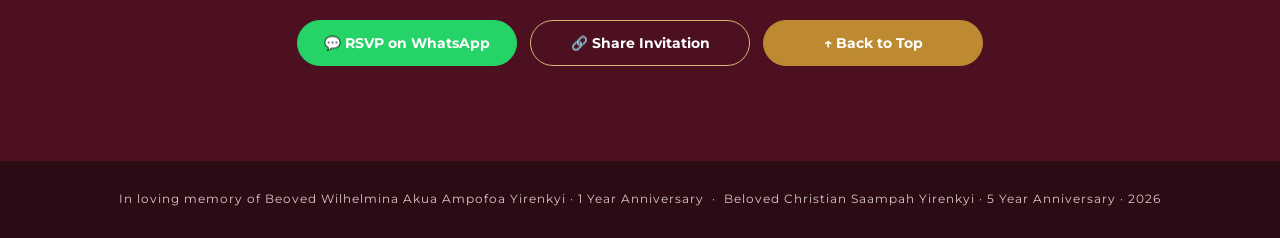
==== commit c717f86a: "Update invitation.html" ====
--- a/invitation.html
+++ b/invitation.html
@@ -1291,6 +1291,7 @@
 
     <div class="name">
 
+      
       Beloved Mother<br>
 
       <br><br>
@@ -1299,6 +1300,7 @@
 
       <br><br>
 
+      
       Beloved Brother<br>
 
     </div>
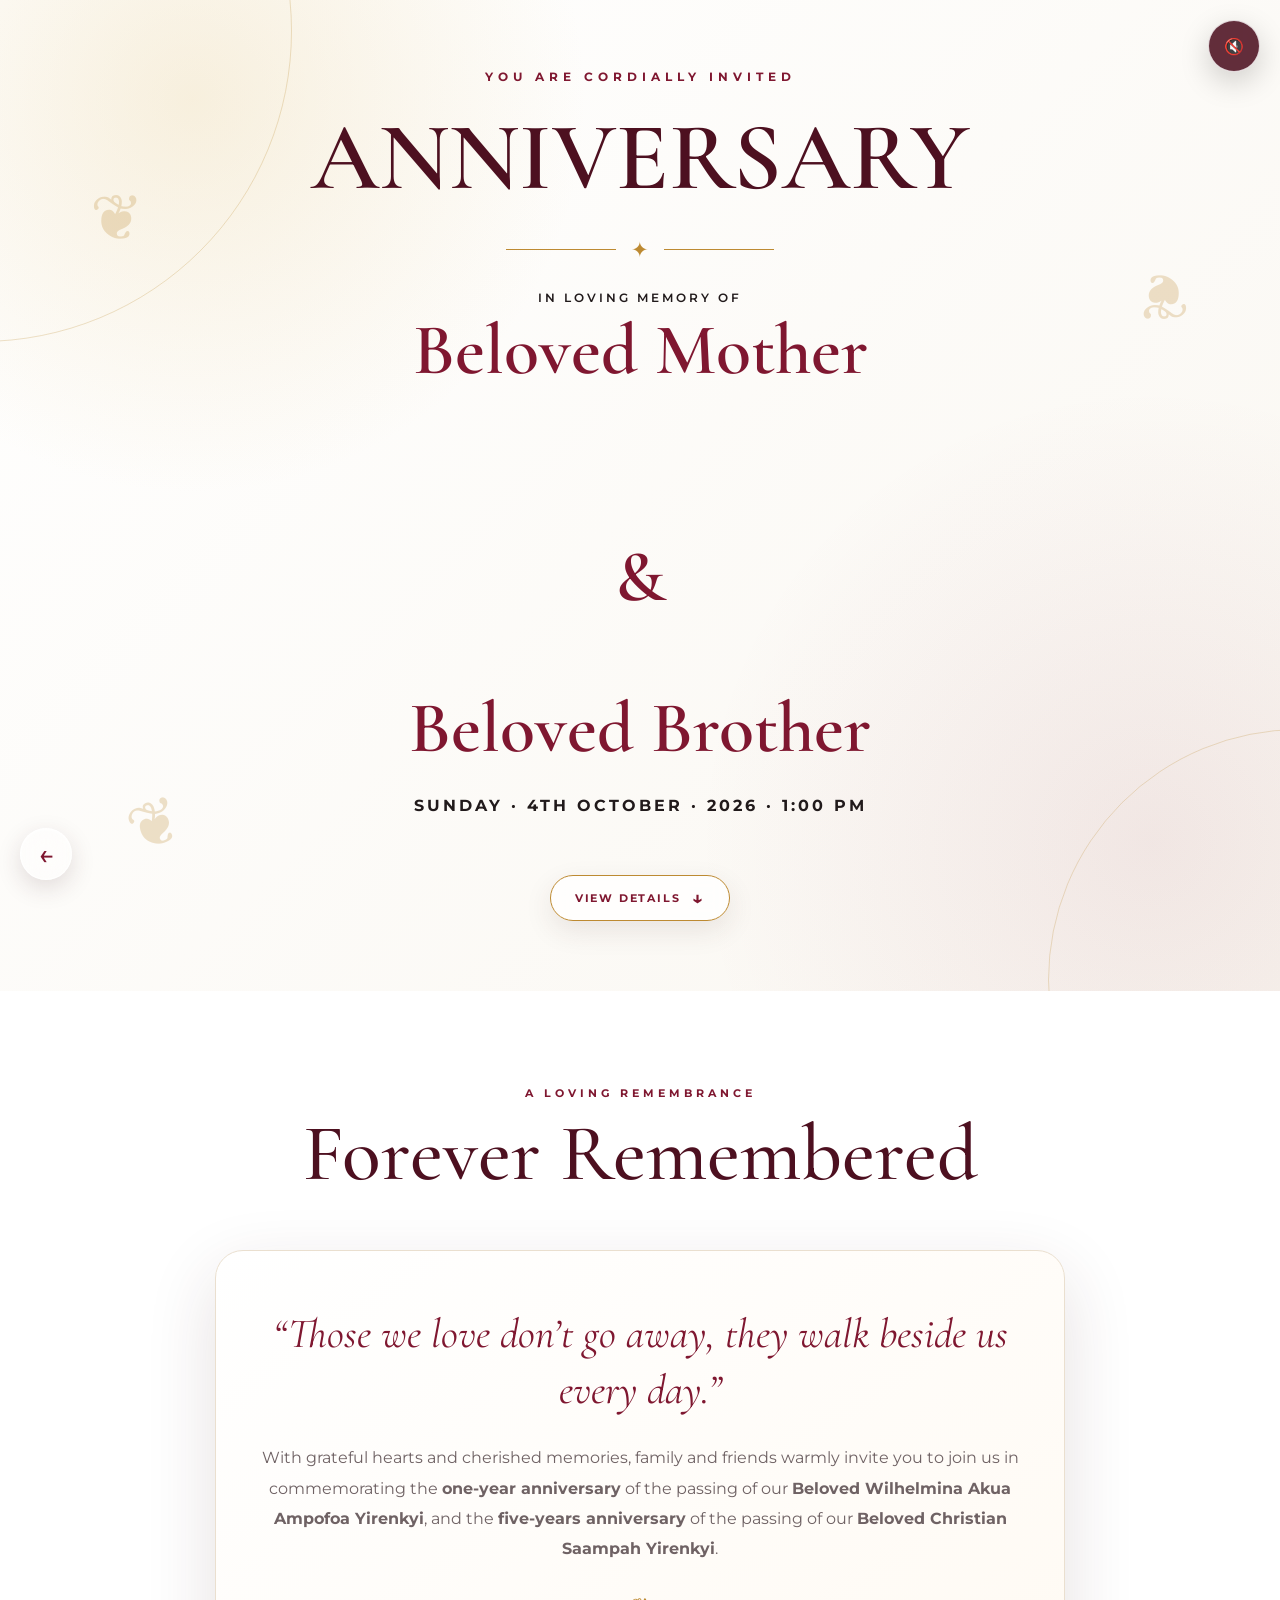
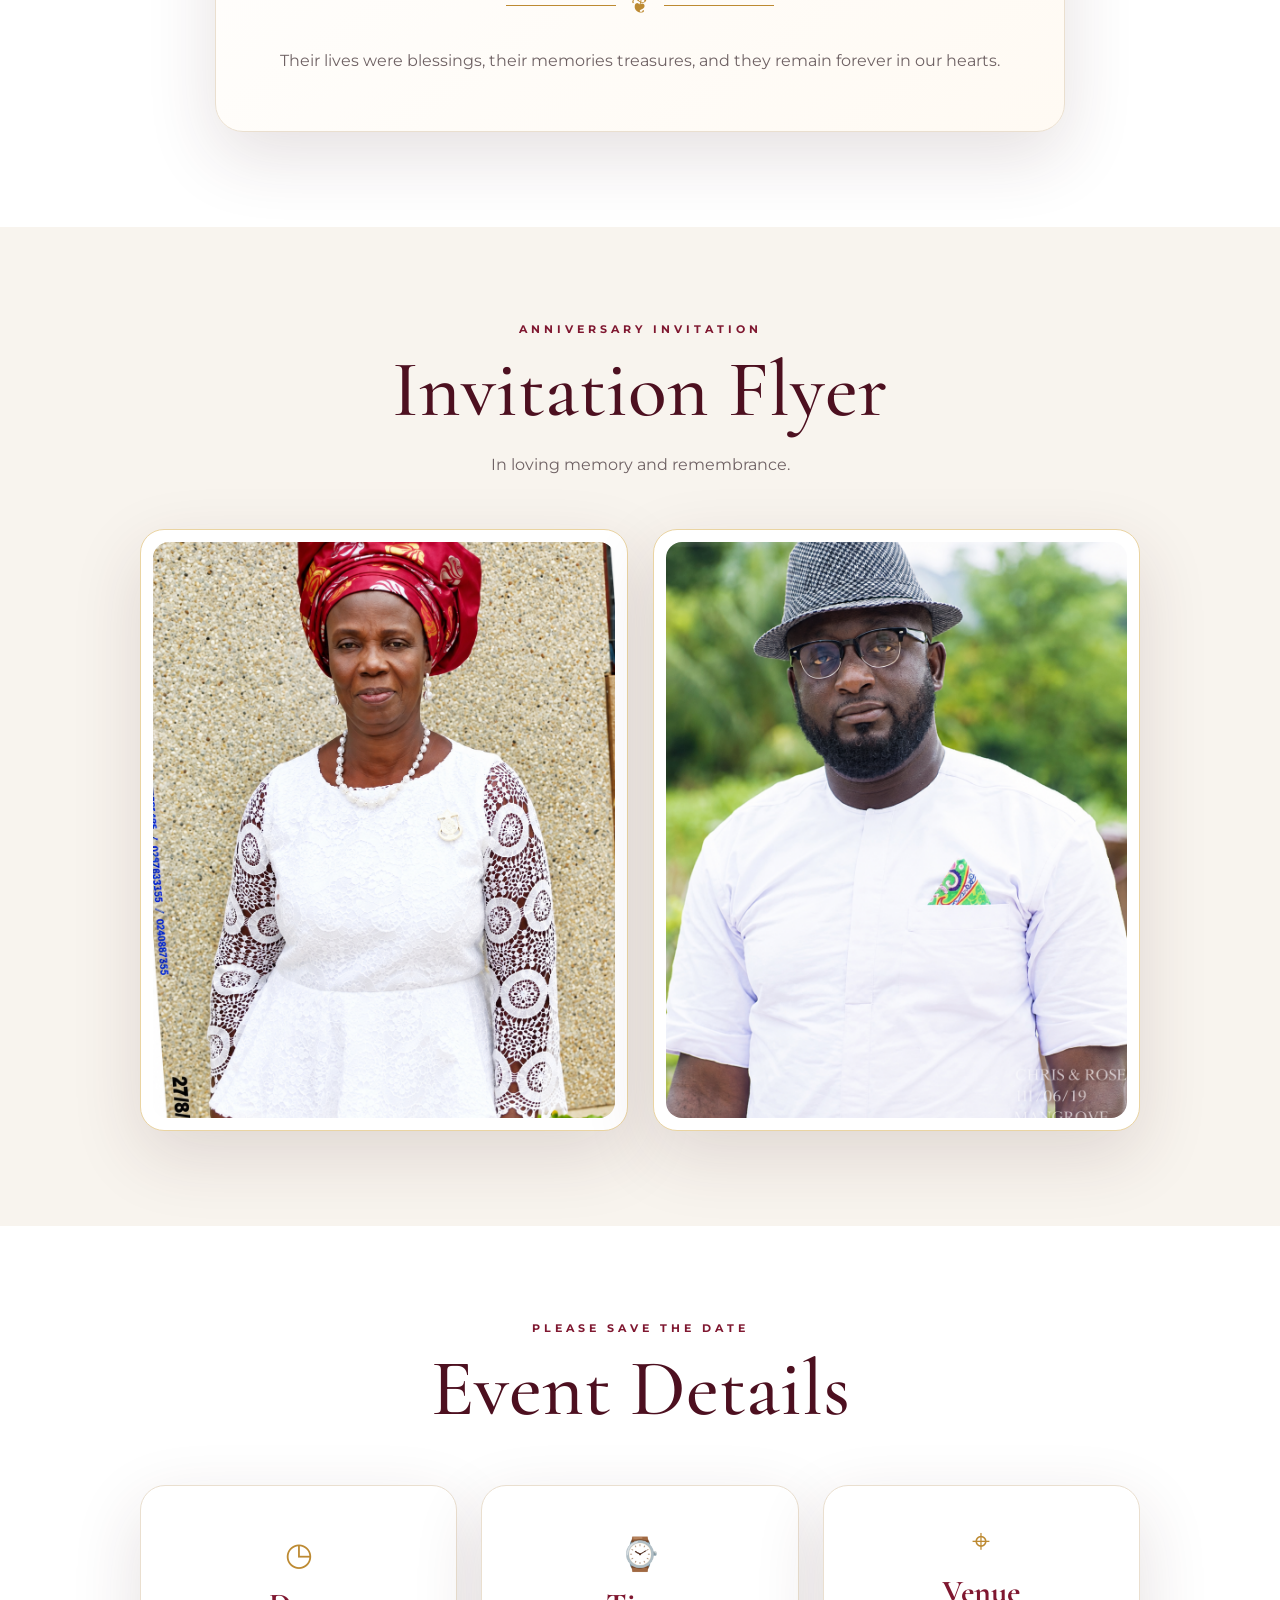
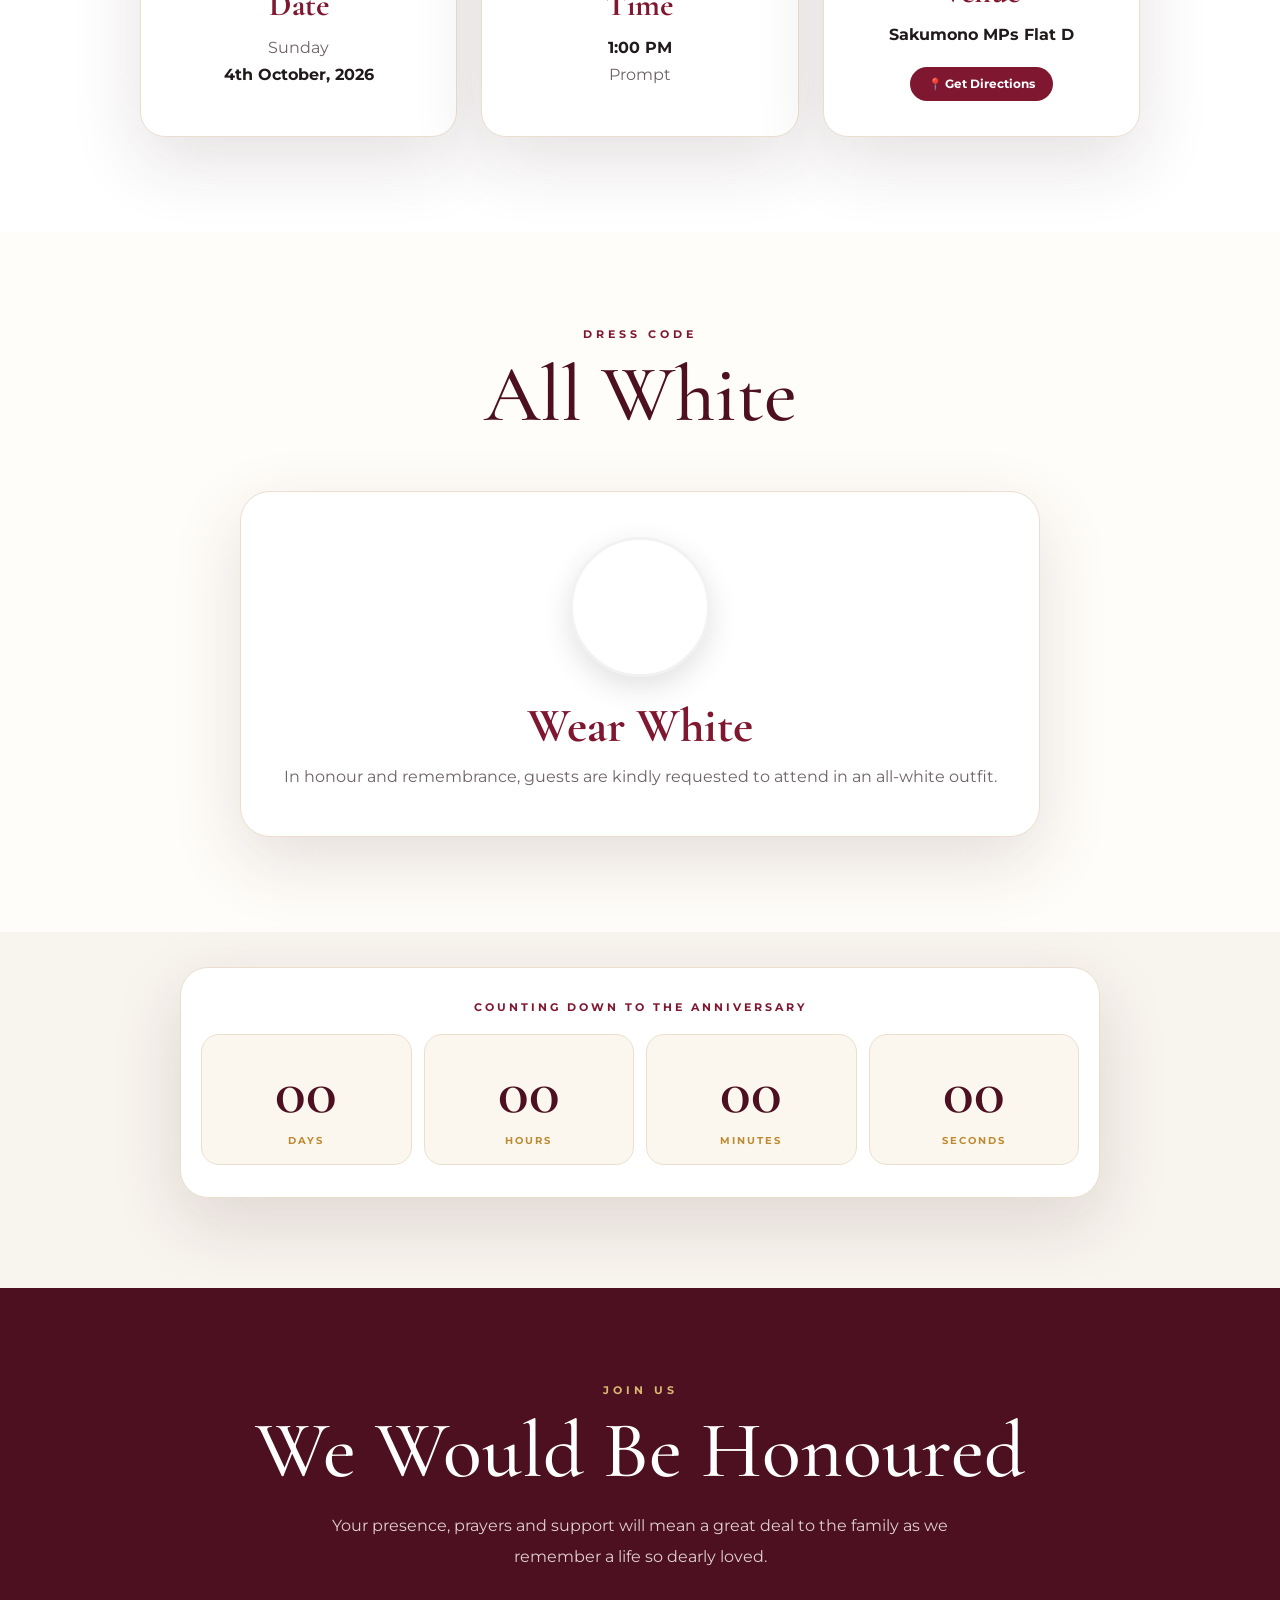
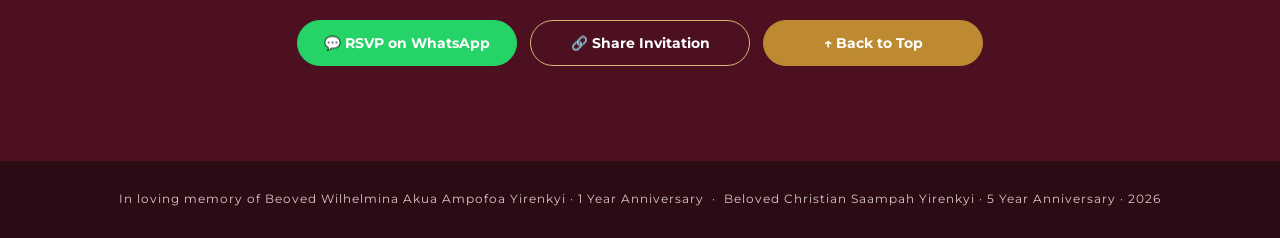
==== commit 35414348: "Update invitation.html" ====
--- a/invitation.html
+++ b/invitation.html
@@ -1290,16 +1290,13 @@
 
 
     <div class="name">
-
       
       Beloved Mother<br>
-
       <br><br>
 
       &amp;
 
       <br><br>
-
       
       Beloved Brother<br>
 
@@ -1373,11 +1370,11 @@
         With grateful hearts and cherished memories, family and friends warmly invite you
         to join us in commemorating the
         <strong>one-year anniversary</strong>
-        of the passing of our beloved
+        of the passing of our 
         <strong>Beloved Wilhelmina Akua Ampofoa Yirenkyi</strong>,
         and the
         <strong>five-years anniversary</strong>
-        of the passing of our beloved
+        of the passing of our 
         <strong>Beloved Christian Saampah Yirenkyi</strong>.
 
       </p>
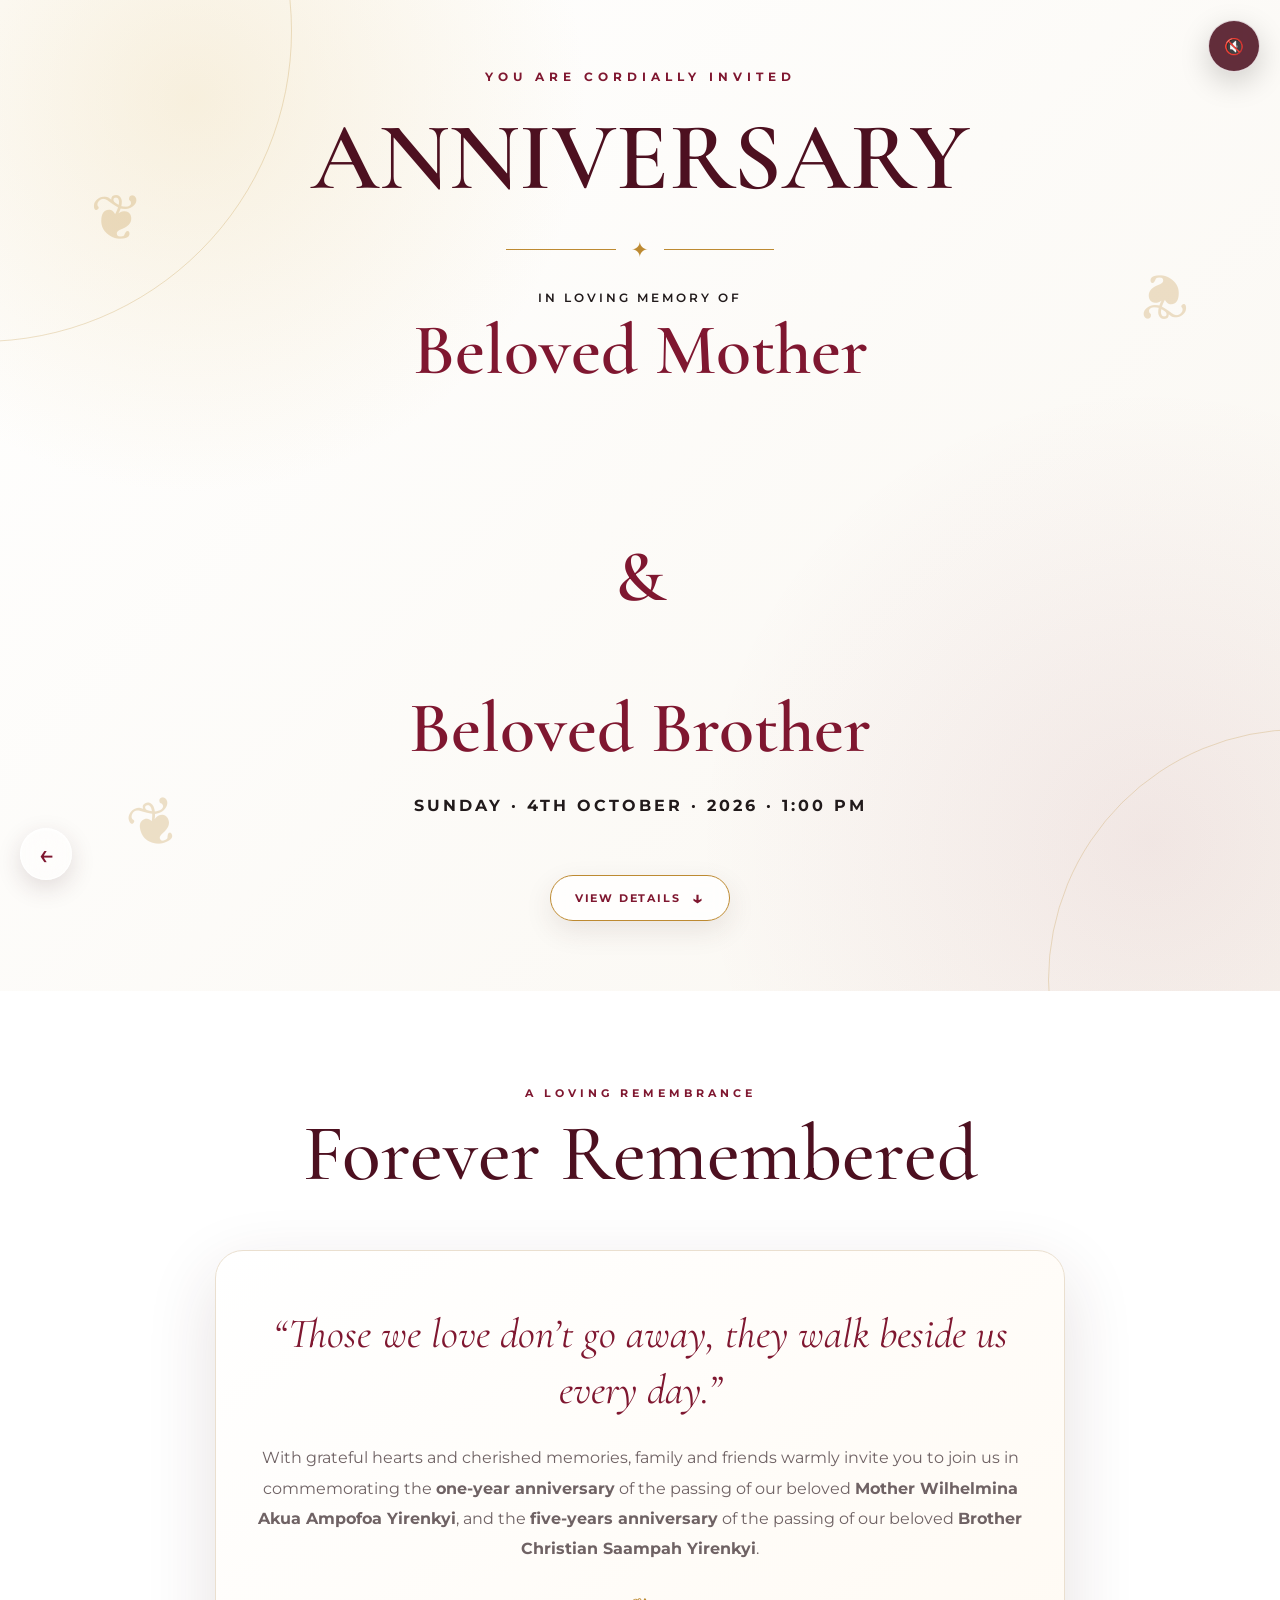
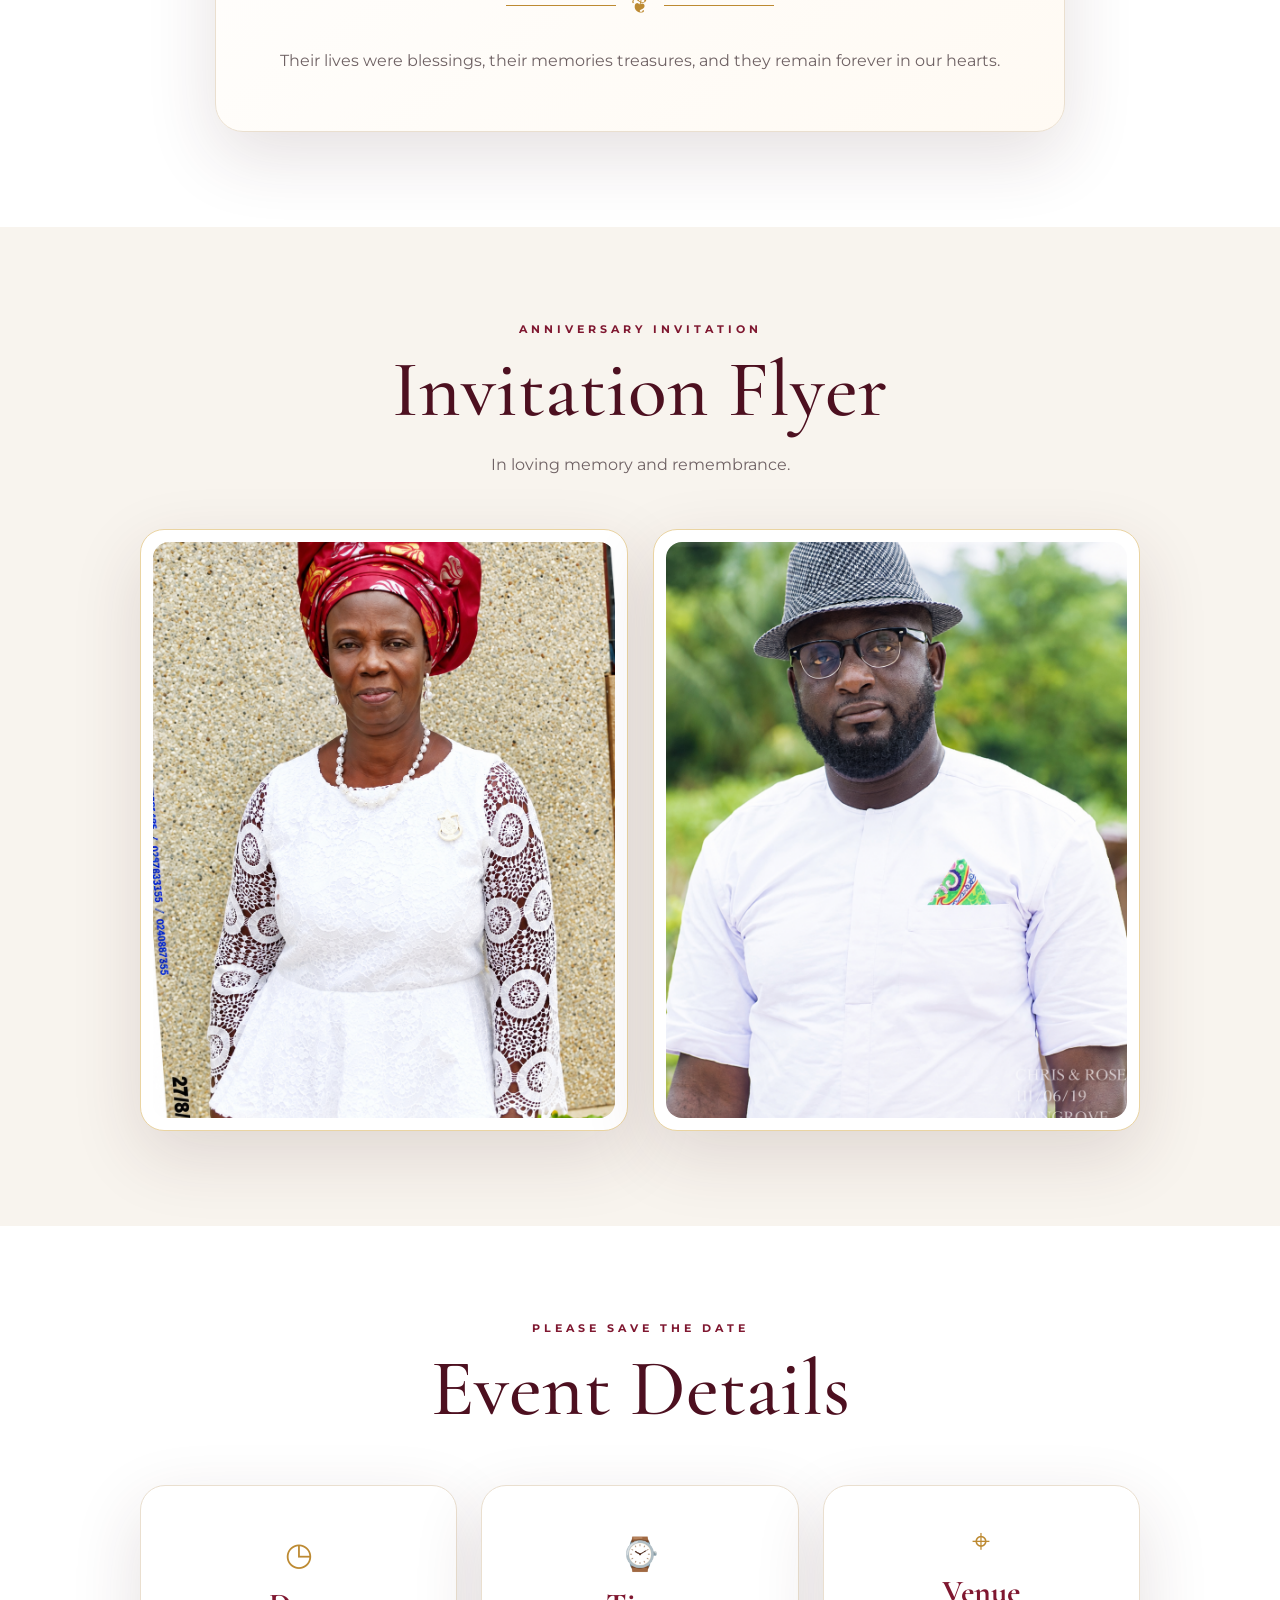
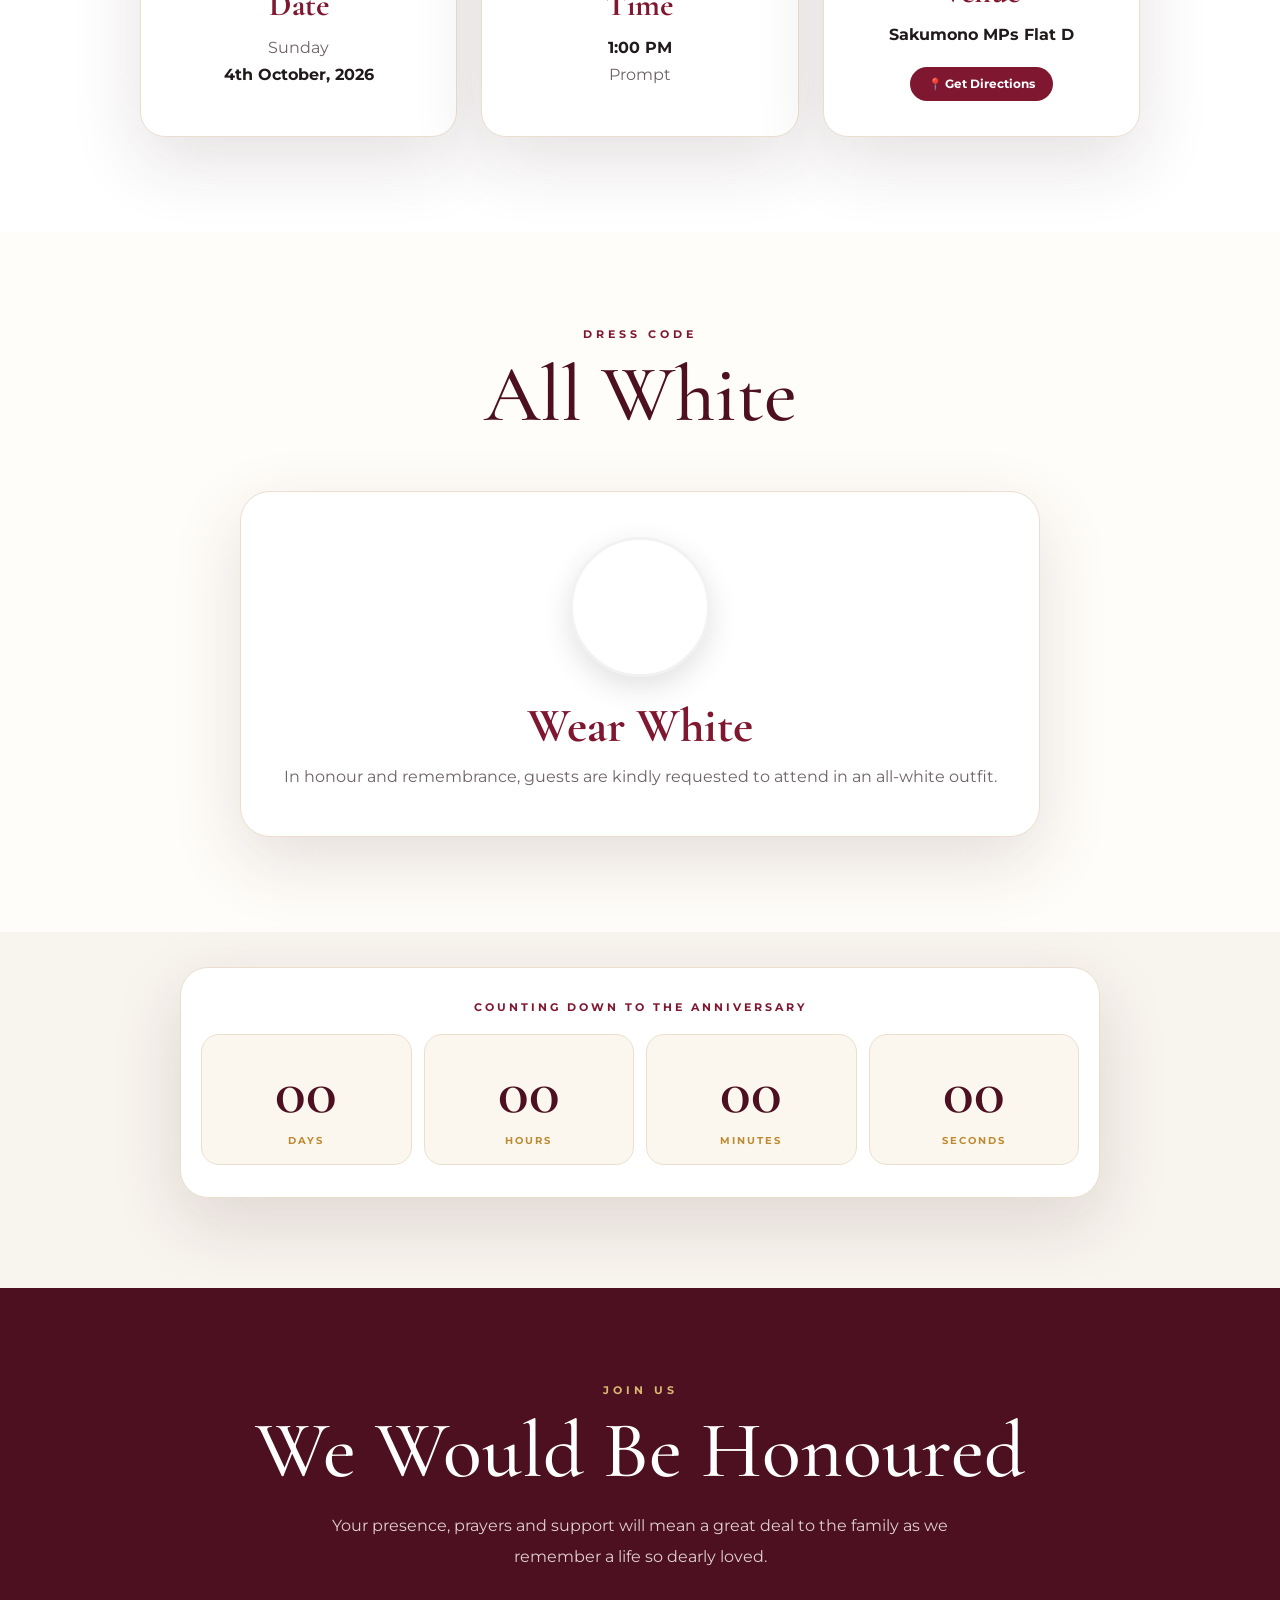
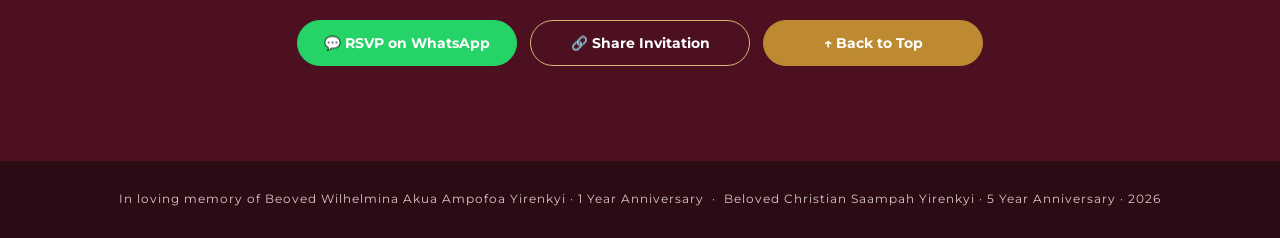
==== commit 8f298062: "Update invitation.html" ====
--- a/invitation.html
+++ b/invitation.html
@@ -1370,12 +1370,12 @@
         With grateful hearts and cherished memories, family and friends warmly invite you
         to join us in commemorating the
         <strong>one-year anniversary</strong>
-        of the passing of our 
-        <strong>Beloved Wilhelmina Akua Ampofoa Yirenkyi</strong>,
+        of the passing of our beloved
+        <strong>Mother Wilhelmina Akua Ampofoa Yirenkyi</strong>,
         and the
         <strong>five-years anniversary</strong>
-        of the passing of our 
-        <strong>Beloved Christian Saampah Yirenkyi</strong>.
+        of the passing of our beloved
+        <strong>Brother Christian Saampah Yirenkyi</strong>.
 
       </p>
 
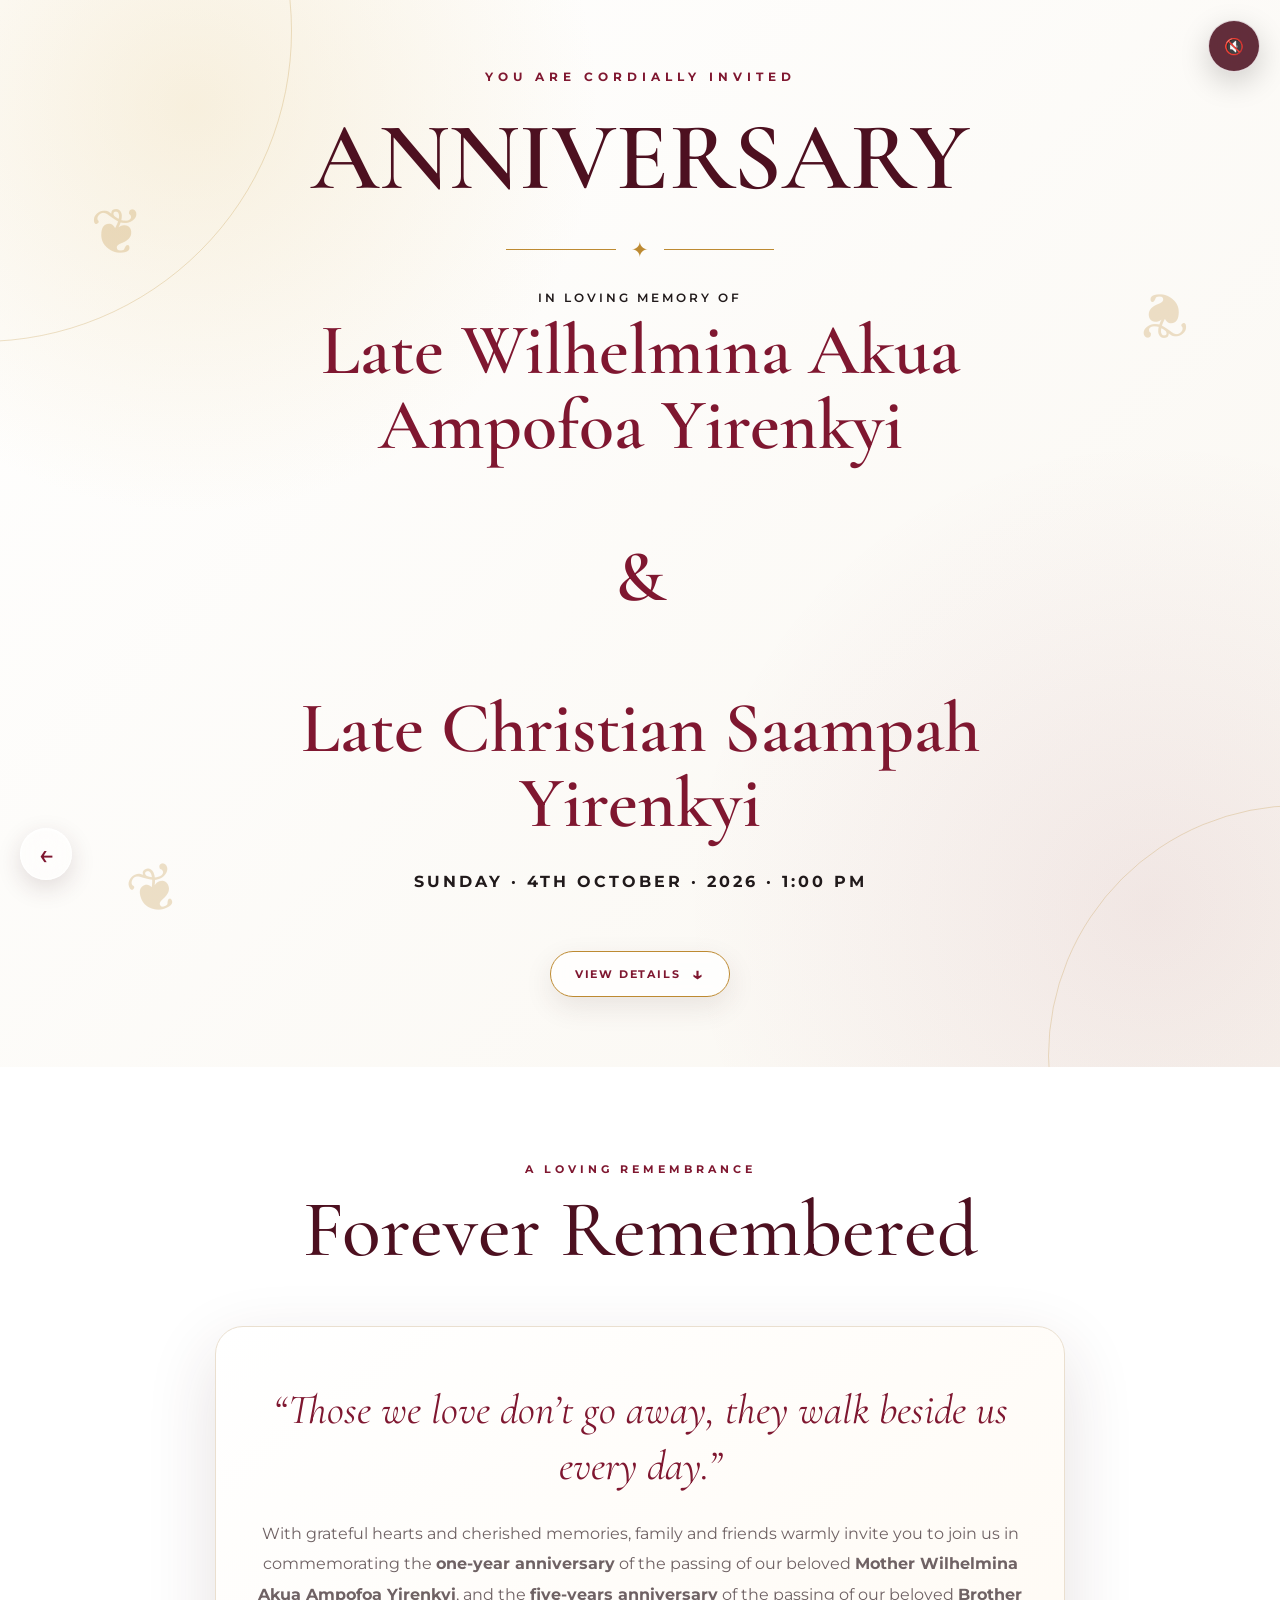
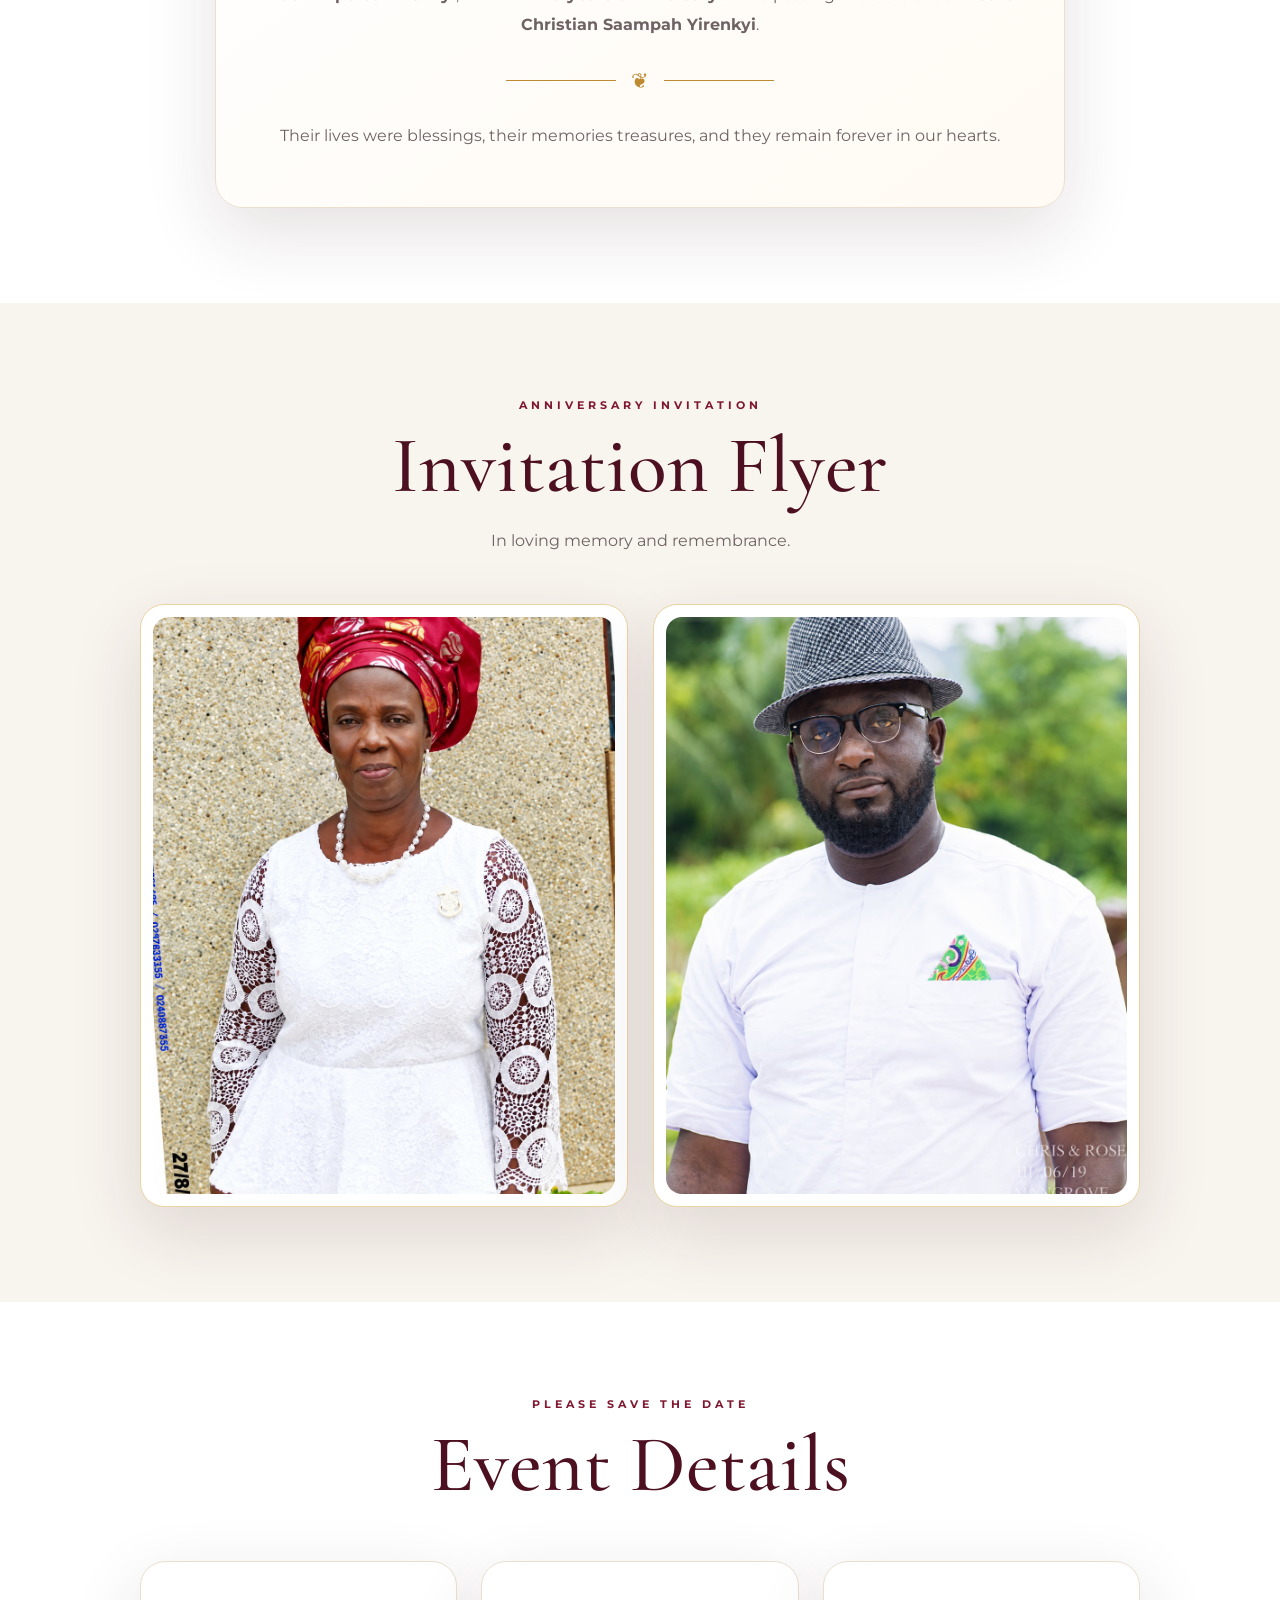
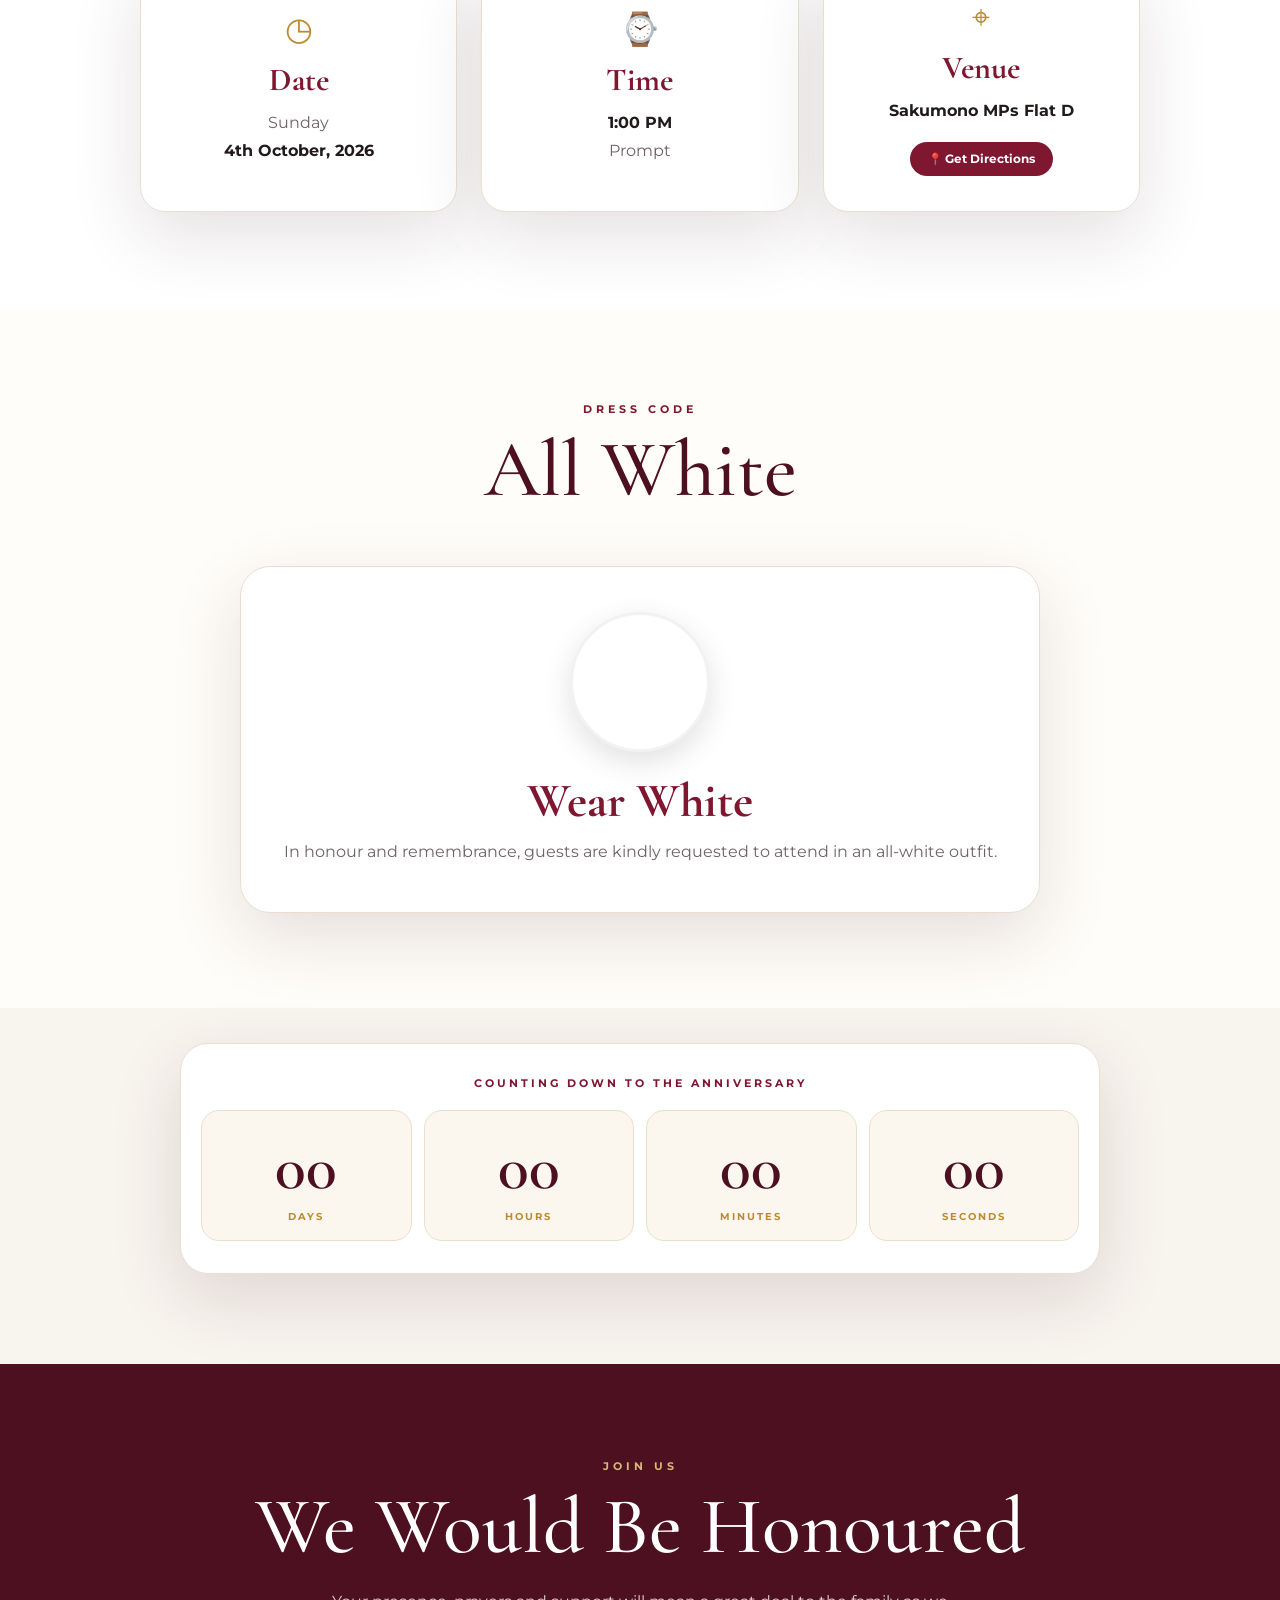
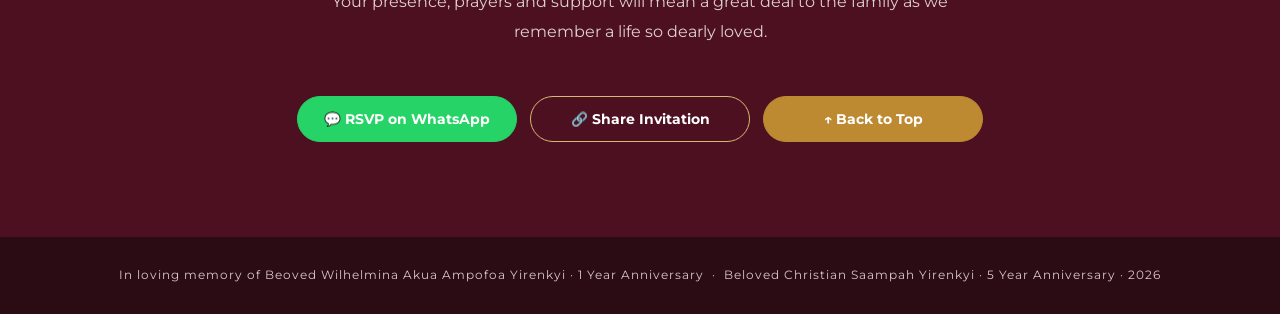
==== commit ae0c9772: "Update invitation.html" ====
--- a/invitation.html
+++ b/invitation.html
@@ -1291,14 +1291,17 @@
 
     <div class="name">
       
-      Beloved Mother<br>
+      Late Wilhelmina Akua<br>
+      Ampofoa Yirenkyi
+      
       <br><br>
 
       &amp;
 
       <br><br>
       
-      Beloved Brother<br>
+     Late Christian Saampah<br>
+      Yirenkyi
 
     </div>
 
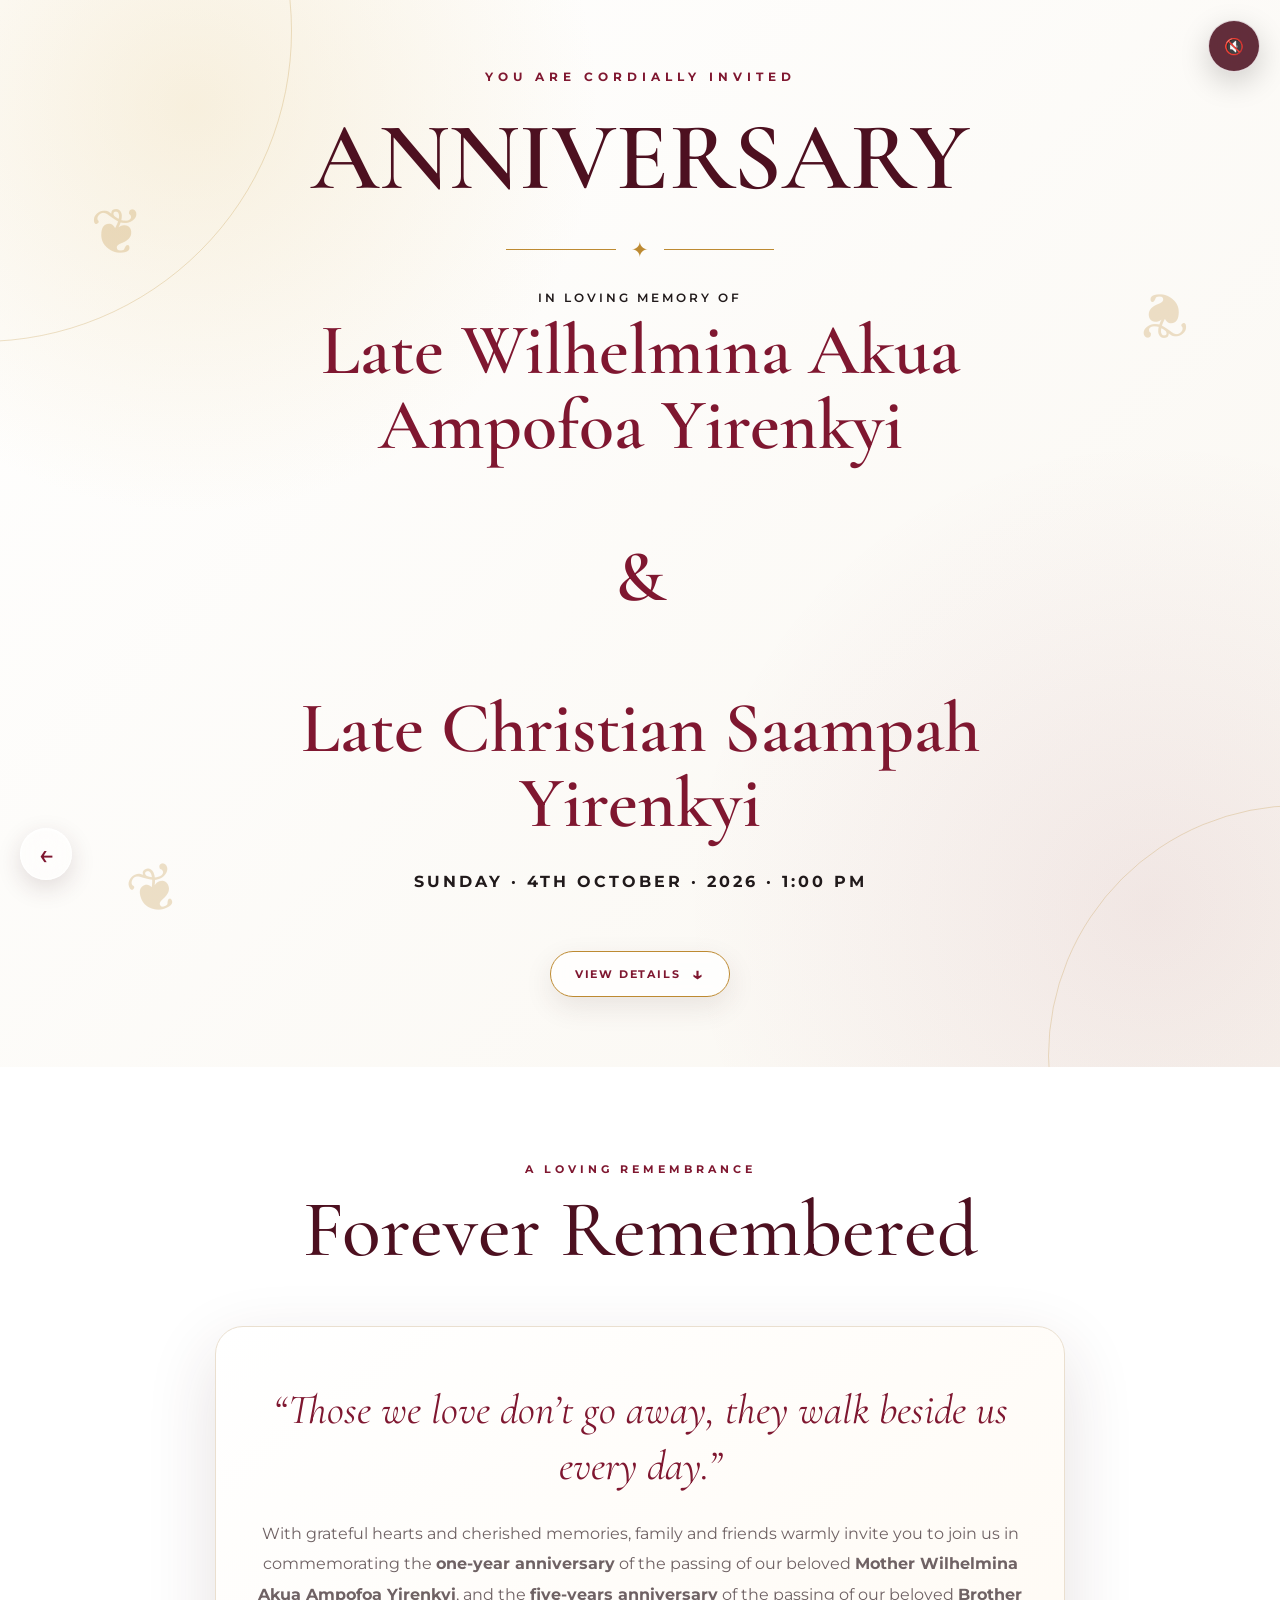
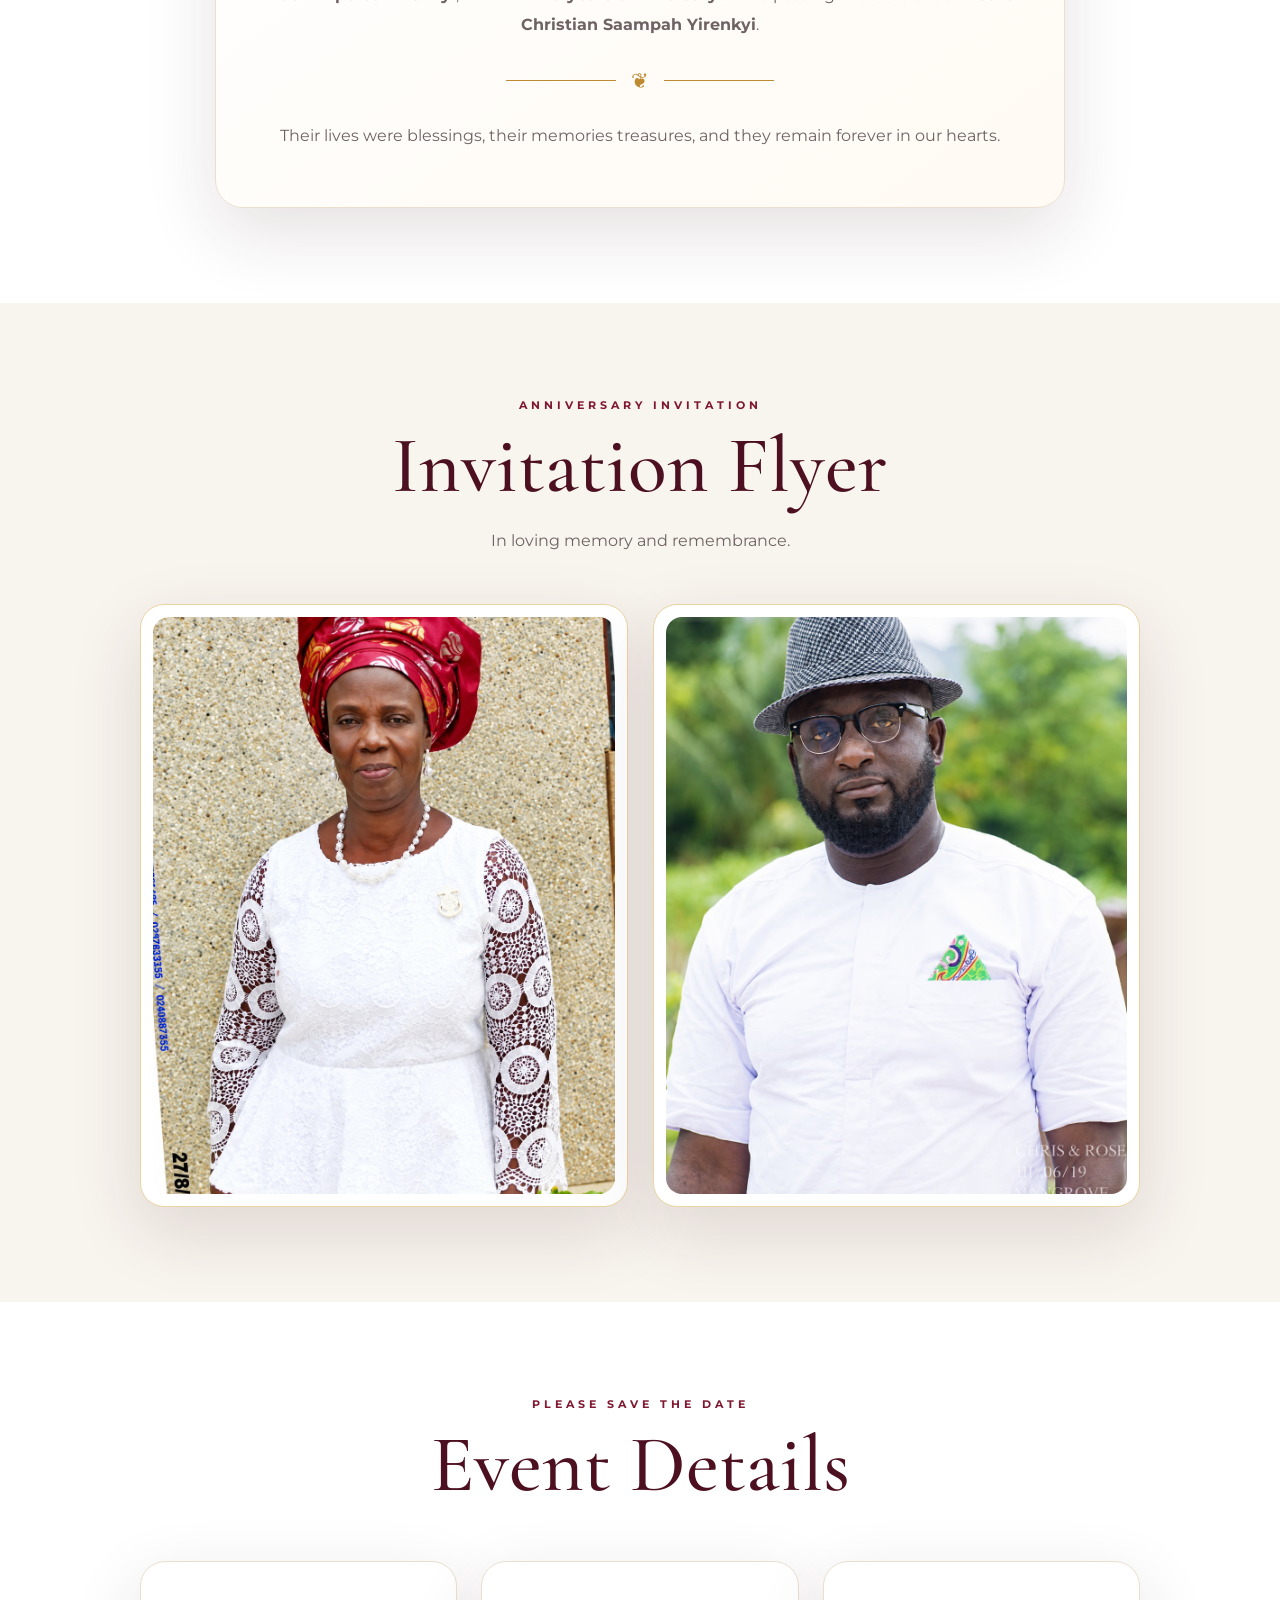
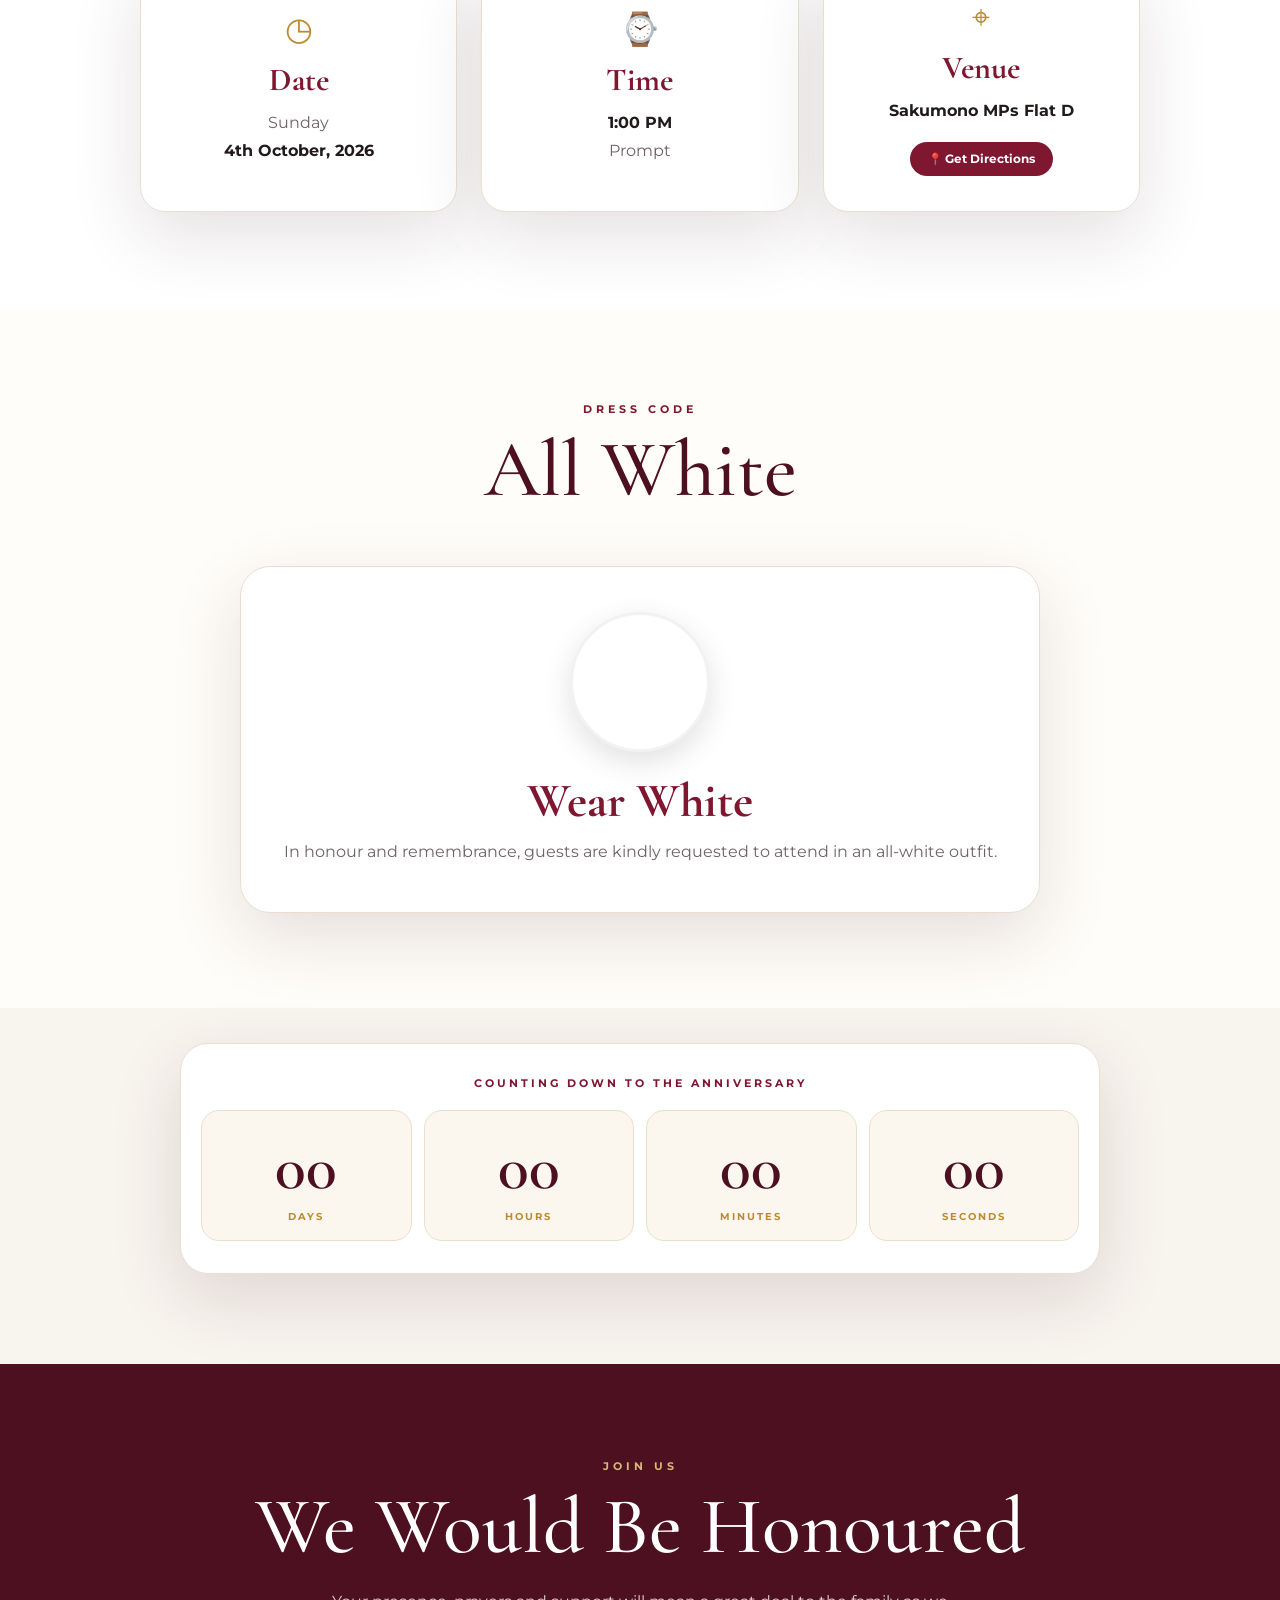
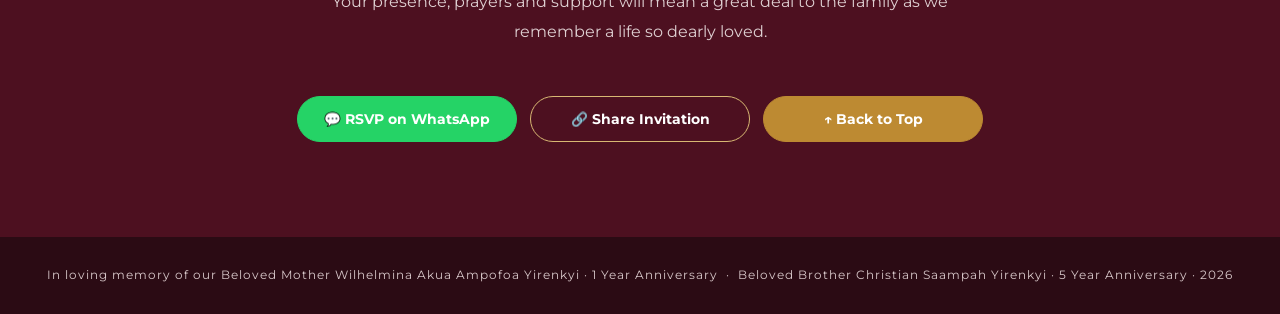
==== commit 620d83ab: "Update invitation.html" ====
--- a/invitation.html
+++ b/invitation.html
@@ -1790,13 +1790,13 @@
 
 <footer>
 
-  In loving memory of
-  Beoved Wilhelmina Akua Ampofoa Yirenkyi
+  In loving memory of our
+  Beloved Mother Wilhelmina Akua Ampofoa Yirenkyi
   · 1 Year Anniversary
 
   &nbsp;·&nbsp;
 
-  Beloved Christian Saampah Yirenkyi
+  Beloved Brother Christian Saampah Yirenkyi
   · 5 Year Anniversary
 
   · 2026
